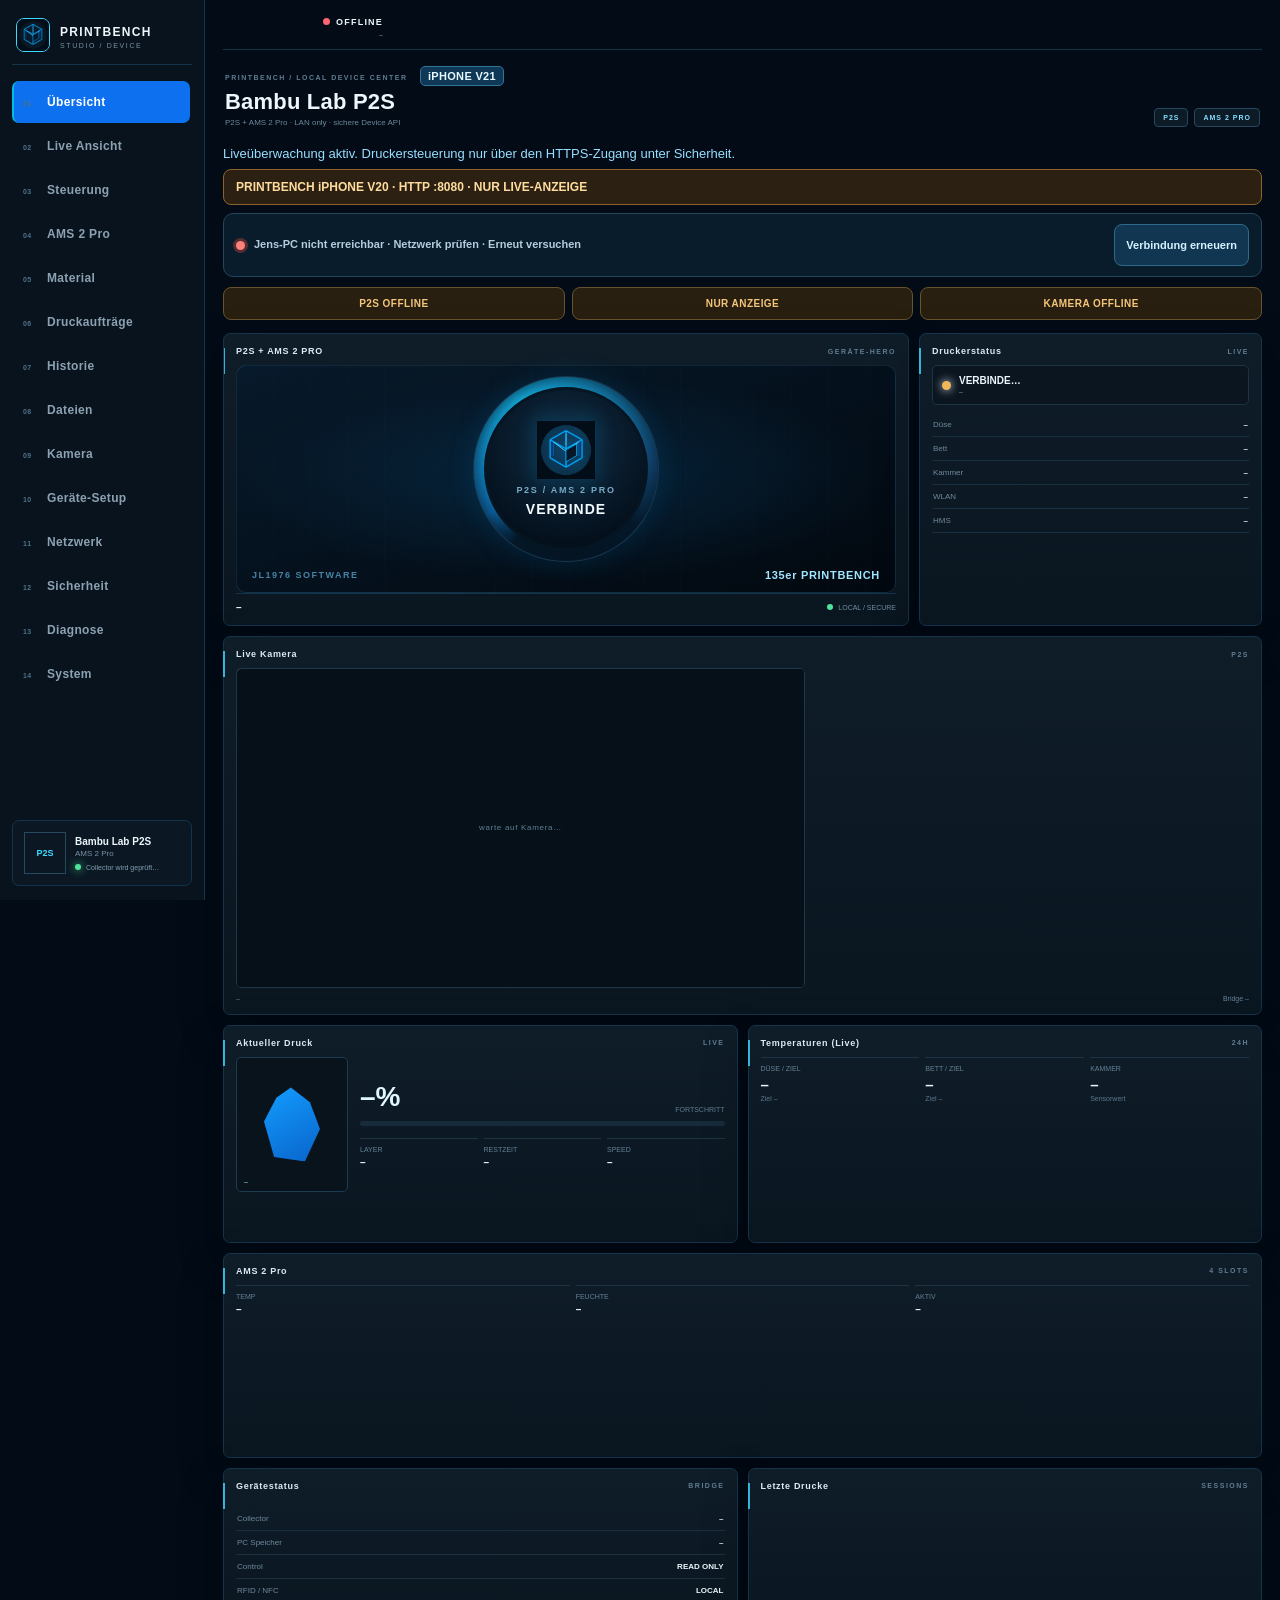
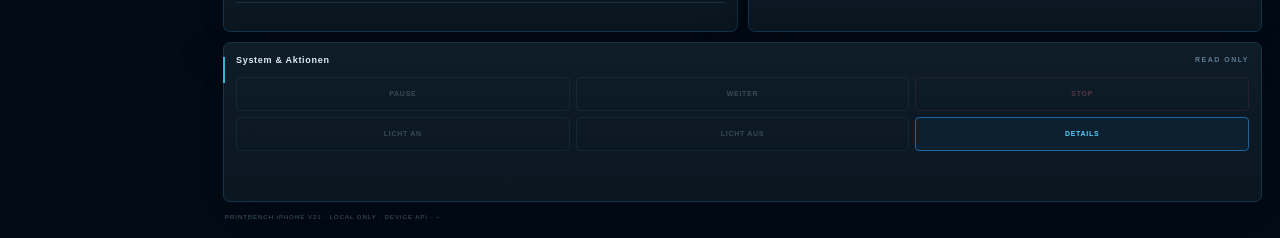
==== tools/printbench_collector/pi_ui/static/index.html @ 48a9678d "Add iPhone V21 unified LAN health and recovery panel" ====
<!doctype html>
<html lang="de">
<head>
  <meta charset="utf-8">
  <meta name="viewport" content="width=device-width,initial-scale=1,viewport-fit=cover">
  <title>PRINTBENCH | P2S</title>
<meta name="theme-color" content="#020b16">
<meta name="apple-mobile-web-app-capable" content="yes">
<meta name="apple-mobile-web-app-status-bar-style" content="black-translucent">
<meta name="apple-mobile-web-app-title" content="PRINTBENCH">
<link rel="manifest" href="manifest.webmanifest">
<link rel="apple-touch-icon" href="icons/icon-180.png">
<link rel="icon" href="icons/icon-192.png">
  <link rel="stylesheet" href="app.css?v=21">
</head>
<body>
<button id="mobileNavToggle" class="mobile-nav-toggle" type="button" aria-label="Navigation öffnen" aria-expanded="false">&#9776;</button>
<div id="navScrim" class="nav-scrim"></div>
<div class="app-shell">
  <aside class="sidebar">
    <div class="brand"><span class="brand-mark"><img src="icons/icon-192.png" alt="" width="32" height="32"></span><div><b>PRINTBENCH</b><small>STUDIO / DEVICE</small></div></div>
    <nav class="side-nav" aria-label="PRINTBENCH Navigation">
<button data-view="overview" class="active"><span>01</span>Übersicht</button>
<button data-view="live"><span>02</span>Live Ansicht</button>
<button data-view="control"><span>03</span>Steuerung</button>
<button data-view="ams"><span>04</span>AMS 2 Pro</button>
<button data-view="spools"><span>05</span>Material</button>
<button data-view="jobs"><span>06</span>Druckaufträge</button>
<button data-view="prints"><span>07</span>Historie</button>
<button data-view="files"><span>08</span>Dateien</button>
<button data-view="camera"><span>09</span>Kamera</button>
<button data-view="setup"><span>10</span>Geräte-Setup</button>
<button data-view="network"><span>11</span>Netzwerk</button>
<button data-view="security"><span>12</span>Sicherheit</button>
<button data-view="diagnostics"><span>13</span>Diagnose</button>
<button data-view="system"><span>14</span>System</button>
</nav>
    <div class="machine-card">
      <div class="machine-icon">P2S</div>
      <div><b>Bambu Lab P2S</b><small>AMS 2 Pro</small><em><i></i><span id="collectorSide">Collector wird geprüft…</span></em></div>
    </div>
  </aside>

  <main>
    <header class="topbar">

      <div class="headstat"><span id="onlineDot"></span><b id="onlineText">VERBINDE…</b><small id="age">–</small></div>
    </header>

    <section class="page-head">
      <div><small>PRINTBENCH / LOCAL DEVICE CENTER <span class="app-version">iPHONE V21</span></small><h1 id="pageTitle">Bambu Lab P2S</h1><p>P2S + AMS 2 Pro · LAN only · sichere Device API</p></div>
      <div class="page-actions"><span class="status-chip">P2S</span><span class="status-chip">AMS 2 PRO</span></div>
    </section>

    <div class="mobile-toolbar" aria-label="Schnellzugriff">
  <button type="button" data-view="jobs">Druckstatus</button>
  <button type="button" data-view="ams">AMS</button>
  <button type="button" data-view="diagnostics">Diagnose</button>
  <button type="button" id="refreshMobile">Aktualisieren</button>
</div>
<div id="mobileActionMessage" class="mobile-action-message" role="status" aria-live="polite"></div>
<div id="mobileCommandToast" class="mobile-command-toast" role="status" aria-live="polite" hidden>
  <span id="mobileCommandText"></span>
  <button id="dismissCommandToast" type="button" aria-label="Meldung schließen">×</button>
</div>
<div id="appAccessMode" class="app-access-mode">Verbindung wird geprüft…</div>
<div id="mobileHealthBar" class="mobile-health-bar" aria-live="polite">
  <div class="health-summary"><span class="health-led" id="mobileHealthLed"></span>
    <span id="mobileHealthText">PRINTBENCH-Verbindung wird aufgebaut…</span>
  </div>
  <button type="button" id="mobileHealthRetry">Verbindung erneuern</button>
</div>
<div class="mobile-connection-bar" aria-label="Verbindungsstatus">
 <span id="mobileDeviceSignal" class="mobile-signal">P2S VERBINDET</span>
 <span id="mobilePairingSignal" class="mobile-signal">NUR ANZEIGE</span>
 <span id="mobileCameraSignal" class="mobile-signal">KAMERA …</span>
</div>
<div class="view active" data-view-panel="overview">
      <section class="master-hero-grid">
        <article class="panel machine-hero">
          <div class="panel-title"><span>P2S + AMS 2 PRO</span><small>GERÄTE-HERO</small></div>
          <div class="machine-stage cockpit-machine" aria-label="PRINTBENCH P2S Statusanzeige">
            <div class="cockpit-machine-ring"><div class="cockpit-ring-core"><img src="icons/icon-192.png" alt="JL1976 PRINTBENCH Logo"><span>P2S / AMS 2 PRO</span><b id="cockpitState">VERBINDE</b></div></div>
            <div class="cockpit-machine-footer"><span>JL1976 SOFTWARE</span><strong>135er PRINTBENCH</strong></div>
          </div>
          <div class="hero-foot"><strong id="stateHero">–</strong><span><i></i>LOCAL / SECURE</span></div>
        </article>

        <article class="panel printer-status">
          <div class="panel-title"><span>Druckerstatus</span><small>LIVE</small></div>
          <div class="status-primary"><i id="printerStatusDot"></i><div><b id="printerStatusText">VERBINDE…</b><small id="printerStatusAge">–</small></div></div>
          <dl class="status-list">
            <div><dt>Düse</dt><dd id="nozzle">–</dd></div>
            <div><dt>Bett</dt><dd id="bed">–</dd></div>
            <div><dt>Kammer</dt><dd id="chamber">–</dd></div>
            <div><dt>WLAN</dt><dd id="wifi">–</dd></div>
            <div><dt>HMS</dt><dd id="hms">–</dd></div>
          </dl>
        </article>

        <article class="panel camera-panel">
          <div class="panel-title"><span>Live Kamera</span><small>P2S</small></div>
          <div class="camera-frame"><img id="cameraImage" alt="P2S Livebild"><div id="cameraOverlay" class="camera-overlay">warte auf Kamera…</div></div>
          <div class="camera-tools"><span id="cameraAge">–</span><span id="camera">Bridge –</span></div>
        </article>
      </section>

      <section class="master-mid-grid">
        <article class="panel current-print">
          <div class="panel-title"><span>Aktueller Druck</span><small>LIVE</small></div>
          <div class="print-body"><div class="print-preview"><div class="model-shape"></div><span id="state">–</span></div><div class="print-progress"><div class="progress-line"><strong id="progress">–%</strong><small>FORTSCHRITT</small></div><div class="bar"><i id="progressBar"></i></div><div class="metrics"><div><small>LAYER</small><b id="layer">–</b></div><div><small>RESTZEIT</small><b id="remain">–</b></div><div><small>SPEED</small><b id="speed">–</b></div></div></div></div>
        </article>

        <article class="panel therm">
          <div class="panel-title"><span>Temperaturen (Live)</span><small>24H</small></div>
          <div class="thermgrid"><div><small>DÜSE / ZIEL</small><b id="nozzleMini">–</b><em id="nozzleTarget">Ziel –</em></div><div><small>BETT / ZIEL</small><b id="bedMini">–</b><em id="bedTarget">Ziel –</em></div><div><small>KAMMER</small><b id="chamberMini">–</b><em>Sensorwert</em></div></div>
          <canvas id="chart"></canvas>
        </article>

        <article class="panel ams-card">
          <div class="panel-title"><span>AMS 2 Pro</span><small>4 SLOTS</small></div>
          <div class="amshead"><div><small>TEMP</small><b id="amsTemp">–</b></div><div><small>FEUCHTE</small><b id="amsHum">–</b></div><div><small>AKTIV</small><b id="amsActive">–</b></div></div>
          <div id="slots" class="slots"></div>
        </article>
      </section>

      <section class="master-bottom-grid">
        <article class="panel sys">
          <div class="panel-title"><span>Gerätestatus</span><small>BRIDGE</small></div>
          <dl><div><dt>Collector</dt><dd id="collector">–</dd></div><div><dt>PC Speicher</dt><dd id="piTemp">–</dd></div><div><dt>Control</dt><dd id="controlOverview">READ ONLY</dd></div><div><dt>RFID / NFC</dt><dd>LOCAL</dd></div></dl>
        </article>
        <article class="panel recent-print-panel">
          <div class="panel-title"><span>Letzte Drucke</span><small>SESSIONS</small></div>
          <div id="sessionsOverview" class="sessions-list compact"></div>
        </article>
        <article class="panel quick-actions">
          <div class="panel-title"><span>System & Aktionen</span><small id="quickControlStatus">READ ONLY</small></div>
          <div class="quick-grid"><button data-control="print.pause">PAUSE</button><button data-control="print.resume">WEITER</button><button data-control="print.stop" class="danger">STOP</button><button data-control="printer.light" data-mode="on">LICHT AN</button><button data-control="printer.light" data-mode="off">LICHT AUS</button><button data-view="control" class="accent">DETAILS</button></div>
        </article>
      </section>
    </div>

    <div class="view" data-view-panel="control">
      <section class="panel control-panel">
        <div class="control-head"><div><div class="panel-title"><span>Live Control</span><small>TRANSACTION ENGINE</small></div><b id="controlState">Steuerung wird geprüft</b></div><span id="controlResult" class="control-result">–</span></div>
        <p id="mobileControlNotice" class="control-notice" role="status">Steuerbefehle sind auf diesem HTTP-LAN-Zugang gesperrt. Für sichere Bedienung ist HTTPS plus Freigabe erforderlich. Drucküberwachung funktioniert bereits.</p>
        <div class="control-grid"><div class="control-group"><small>DRUCK</small><div class="control-row"><button data-control="print.pause">PAUSE</button><button data-control="print.resume">FORTSETZEN</button><button data-control="print.stop" class="danger">STOP</button></div></div><div class="control-group"><small>LICHT</small><div class="control-row"><button data-control="printer.light" data-mode="on">AN</button><button data-control="printer.light" data-mode="off">AUS</button></div></div><div class="control-group"><small>SPEED MODE</small><div class="control-row speed-row"><button data-control="printer.speed" data-level="1">SILENT</button><button data-control="printer.speed" data-level="2">STANDARD</button><button data-control="printer.speed" data-level="3">SPORT</button><button data-control="printer.speed" data-level="4">LUDICROUS</button></div></div></div>
        <div class="control-group airduct-controls">
  <small>P2S LUFTKANAL / AKTIVER MODUS: <strong id="airductCurrent">UNBEKANNT</strong></small>
  <div class="control-row">
    <button type="button" data-control="printer.airduct" data-mode="0">KÜHLEN / FRISCHLUFT</button>
    <button type="button" data-control="printer.airduct" data-mode="1">HEIZEN / FILTERN</button>
  </div>
  <p class="note">Manuelle P2S-Luftführung. Moduswechsel erst nach Bestätigung. Beim Drucken auf Material und Kammertemperatur achten.</p>
</div>
<div class="advanced-controls"><div class="control-group"><small>DÜSE °C</small><div class="control-row"><input id="nozzleSet" type="number" min="0" max="300" step="1" value="0"><button data-control="printer.nozzle_temp" data-input="nozzleSet">SETZEN</button></div></div><div class="control-group"><small>BETT °C</small><div class="control-row"><input id="bedSet" type="number" min="0" max="120" step="1" value="0"><button data-control="printer.bed_temp" data-input="bedSet">SETZEN</button></div></div><div class="control-group"><small>KAMMER °C</small><div class="control-row"><input id="chamberSet" type="number" min="0" max="60" step="1" value="0"><button data-control="printer.chamber_temp" data-input="chamberSet">SETZEN</button></div></div><div class="control-group"><small>LÜFTER 0–255</small><div class="control-row"><select id="fanIndex"><option value="0">PART</option><option value="1">AUX</option><option value="2">CHAMBER</option></select><input id="fanSpeed" type="number" min="0" max="255" step="1" value="0"><button data-control="printer.fan">SETZEN</button></div></div></div>
        <p class="note">Jeder Befehl läuft über Whitelist, Sequenzkorrelation, lokale Policy und Post-State-Prüfung. Kein Raw-MQTT/G-Code-Endpunkt.</p>
      </section>
    </div>

    <div class="view" data-view-panel="ams"><section class="panel"><div class="panel-title"><span>AMS 2 Pro · Live Slot Status</span><small>DRYING / RFID</small></div><div class="ams-dry"><div><small>TROCKNUNG</small><b id="dryState">–</b></div><div><small>IST / SOLL</small><b id="dryTemps">–</b></div><div><small>PROFIL</small><b id="dryProfile">–</b></div><div><small>ZEIT</small><b id="dryTime">–</b></div><button data-control="ams.stop_drying" class="warning">TROCKNUNG STOPPEN</button></div><div class="panel-title" style="margin-top:18px"><span>AMS 2 PRO TROCKNUNG</span><small>LOKAL / P2S</small></div>
<div class="mobile-material-form">
<label>Filament<select id="dryFilament"><option>PLA</option><option>PETG</option><option>ASA</option><option>ABS</option><option>TPU</option><option>PA</option><option>PC</option><option>PVA</option><option>OTHER</option></select></label>
<label>Temperatur (35–65 °C)<input id="dryTemperature" type="number" min="35" max="65" value="50" required></label>
<label>Dauer (Stunden)<input id="dryHours" type="number" min="1" max="24" value="8" required></label>
<label>Spule drehen<input id="dryRotate" type="checkbox" checked></label>
<div class="mobile-actions"><button type="button" data-control="ams.start_drying">TROCKNUNG STARTEN</button><button type="button" data-control="ams.stop_drying">STOPPEN</button></div>
</div>
<div class="control-group"><small>RFID / SPULE ERNEUT EINLESEN</small><div class="control-row"><select id="rfidSlot"><option value="0">SLOT 1</option><option value="1">SLOT 2</option><option value="2">SLOT 3</option><option value="3">SLOT 4</option></select><button type="button" data-control="ams.rfid_read">RFID EINLESEN</button></div></div>
<p class="note">AMS-Trocknung startet nicht während eines aktiven Drucks. Maximal 65 °C. Änderungen nur über die sichere iPhone-Kopplung.</p>
<div class="control-group section-gap">
<small>AMS-FILAMENT EINLEGEN / ENTLADEN</small>
<div class="control-row">
<select id="amsChangeSlot"><option value="0">SLOT 1</option><option value="1">SLOT 2</option><option value="2">SLOT 3</option><option value="3">SLOT 4</option></select>
<label class="ams-change-temp">Ziel °C<input id="amsChangeTemp" type="number" min="0" max="300" value="220"></label>
</div>
<div class="control-row">
<button type="button" data-control="ams.change_filament" data-load="true">FILAMENT LADEN</button>
<button type="button" data-control="ams.change_filament" data-load="false">ENTLADEN</button>
</div>
<p class="note">Nur bei gestopptem Druck und nach Bestätigung. Kein automatischer Filamentwechsel während eines Druckauftrags.</p>
</div>
<div id="slotsFull" class="slots full"></div></section><section class="panel section-gap"><div class="panel-title"><span>RFID Diagnose</span><small>REPORT-EBENE</small></div><div id="rfidRows" class="rfidrows"></div><p class="note">P2S/AMS-Reports sind teilweise transient. UIDs bleiben lokal verborgen.</p></section></div>

    <div class="view" data-view-panel="spools"><section class="panel"><div class="panel-title"><span>Offene Spulenverwaltung</span><small>LOCAL INVENTORY</small></div><div class="kpis four"><div><small>SPULEN</small><b id="spoolCount">0</b></div><div><small>AMS MATCHES</small><b id="matchCount">0</b></div><div><small>BEREIT</small><b id="proposalCount">0</b></div><div><small>BLOCKIERT</small><b id="blockedProposalCount">0</b></div></div><div class="mobile-actions"><button type="button" id="exportSpools">Spulen als CSV</button><button type="button" id="refreshSpools">Aktualisieren</button></div><div id="spoolRows" class="spoolrows"></div><div class="panel-title" style="margin-top:22px"><span>EIGENE MATERIALIEN</span><small>LOKAL SPEICHERN</small></div><form id="materialForm" class="mobile-material-form"><input type="hidden" name="id"><label>Bezeichnung<input required name="label" maxlength="90" placeholder="z. B. PETG Schwarz"></label><label>Hersteller<input name="vendor" maxlength="70" placeholder="Hersteller"></label><label>Material<select name="material"><option>PLA</option><option>PETG</option><option>ASA</option><option>ABS</option><option>TPU</option><option>PA</option><option>PC</option><option>PVA</option><option>OTHER</option></select></label><label>Farbe<input type="color" name="color" value="#111111"></label><label>Restmenge in Gramm<input type="number" min="0" max="100000" step="0.1" name="remaining_g" value="1000" required></label><label>Slicer-Profil<input name="profile" maxlength="120" placeholder="Orca-Filamentprofil"></label><label>Notiz<input name="note" maxlength="250"></label><div class="mobile-actions"><button type="submit">Material speichern</button><button type="reset">Neue Spule</button></div></form><p id="materialMessage" class="note"></p><div class="panel-title" style="margin-top:15px"><span>MATERIAL IM AMS ZUWEISEN</span><small>AM DRUCKER</small></div><div class="mobile-material-form"><label>AMS 2 Pro Slot<select id="materialAmsSlot"><option value="0">Slot 1</option><option value="1">Slot 2</option><option value="2">Slot 3</option><option value="3">Slot 4</option></select></label><label>Düsentemperatur min. °C<input type="number" id="materialNozzleMin" min="0" max="300" value="190"></label><label>Düsentemperatur max. °C<input type="number" id="materialNozzleMax" min="0" max="300" value="240"></label><div class="mobile-actions"><button type="button" data-control="ams.filament_setting">AUSGEWÄHLTES MATERIAL IM AMS SETZEN</button></div></div><p class="note">Bitte zuerst Material und Farbe im Formular wählen. Die AMS-Zuordnung wird nur beim bereiten, nicht druckenden P2S geändert und erfordert eine zusätzliche Bestätigung.</p><div id="localMaterialList" class="mobile-file-list"></div></section><section class="panel section-gap"><div class="panel-title"><span>Externe NFC / NTAG Beobachtungen</span><small>USB READER</small></div><div id="externalTagRows" class="rfidrows"></div></section></div>

    <div class="view" data-view-panel="prints"><section class="panel"><div class="panel-title"><span>Druckhistorie</span><small>SESSIONS</small></div><div class="mobile-actions"><button type="button" id="exportHistory">Historie als CSV</button><button type="button" id="refreshHistory">Neu laden</button></div><div id="sessions" class="sessions-list"></div></section></div>

    <div class="view" data-view-panel="live"><section class="panel"><div class="panel-title"><span>LIVE ANSICHT</span><small>LOCAL CAMERA</small></div><div class="mobile-camera"><img class="dedicated-camera" alt="P2S Kamera Livebild" loading="lazy">
 <div class="mobile-actions camera-actions"><button type="button" data-view="camera">Kamerasteuerung und Bild speichern</button></div><p class="mobile-camera-note">Die Kamera benötigt am P2S aktivierte LAN-Liveview. Ohne Videostream bleibt diese Ansicht deaktiviert.</p><button type="button" data-view="diagnostics" class="mobile-inline-action">Kamerastatus prüfen</button></div></section></div>
    <div class="view" data-view-panel="camera"><section class="panel"><div class="panel-title"><span>KAMERA</span><small>P2S / LAN</small></div><div class="mobile-camera"><img class="dedicated-camera" alt="P2S Kamerabild" loading="lazy">
 <div class="mobile-camera-status" id="cameraDetailStatus" aria-live="polite">Verbindung wird aufgebaut…</div>
 <div class="mobile-actions camera-actions">
  <button type="button" id="cameraRefresh">Livebild aktualisieren</button>
  <button type="button" id="cameraShare">Bild teilen / speichern</button>
  <button type="button" id="cameraFullscreen">Bild groß anzeigen</button>
<label class="camera-control-label">Aktualisierung
  <select id="cameraInterval"><option value="1000">1 s</option><option value="2000" selected>2 s</option><option value="5000">5 s</option></select>
</label>
<button type="button" id="cameraStreamMode">LIVE-VIDEO STARTEN</button>
<div class="camera-health-panel" aria-label="P2S Kamera-Verbindung">
 <div><small>RTSPS DEKODER</small><strong id="cameraDecoderStatus">VERBINDET</strong></div>
 <div><small>LETZTES BILD</small><strong id="cameraLastFrame">–</strong></div>
 <div><small>BILDFRAMES</small><strong id="cameraFrameCount">–</strong></div>
</div>
<div id="cameraStreamHint" class="camera-stream-hint" role="status">Einzelbild-Modus · stabiler Fallback</div>
<button type="button" id="cameraPause">Bild pausieren</button>
<div class="camera-zoom-row">
  <button type="button" id="cameraZoomOut" aria-label="Verkleinern">−</button>
  <span id="cameraZoomLevel">100 %</span>
  <button type="button" id="cameraZoomIn" aria-label="Vergrößern">+</button>
  <button type="button" id="cameraZoomReset">Zoom zurücksetzen</button>
</div>
 </div><p class="mobile-camera-note">Falls kein Kamerabild erscheint: LAN-Liveview in den P2S-Netzwerkeinstellungen aktivieren.</p><button type="button" data-view="diagnostics" class="mobile-inline-action">Diagnose öffnen</button><div class="control-group section-gap"><small>KAMERAFUNKTIONEN</small><div class="control-row"><button type="button" data-control="camera.recording" data-enabled="true">AUFNAHME AN</button><button type="button" data-control="camera.recording" data-enabled="false">AUFNAHME AUS</button></div><div class="control-row"><button type="button" data-control="camera.timelapse" data-enabled="true">ZEITRAFFER AN</button><button type="button" data-control="camera.timelapse" data-enabled="false">ZEITRAFFER AUS</button></div><div class="control-row"><select id="cameraResolution"><option value="1080p">1080p</option><option value="720p">720p</option></select><button type="button" data-control="camera.resolution">AUFLÖSUNG SETZEN</button></div></div></div></section></div>
    <div class="view" data-view-panel="jobs"><section class="panel"><div class="panel-title"><span>DRUCKAUFTRAG</span><small>LIVE</small></div><div class="kpis"><div><small>STATUS</small><b id="jobState">-</b></div><div><small>FORTSCHRITT</small><b id="jobProgress">-</b></div><div><small>RESTZEIT</small><b id="jobRemain">-</b></div></div><div class="mobile-actions"><button type="button" id="enableJobAlerts">Druck-Ende melden</button><button type="button" id="exportLive">Status als JSON speichern</button><button type="button" data-view="control">Steuerung ansehen</button></div><p class="note">Aktueller Druck vom P2S. Dateien lassen sich für spätere Verarbeitung am PC in die lokale Warteliste stellen. Kein automatischer Druckstart.</p><div class="panel-title" style="margin-top:22px"><span>LOKALE WARTELISTE</span><small>VORBEREITET</small></div><div class="mobile-actions"><button type="button" id="refreshQueue">Warteliste aktualisieren</button><button type="button" data-view="files">Druckdateien hinzufügen</button></div><p id="queueMessage" class="note">Druckaufträge werden erst nach Freigabe in der Windows-App gestartet.</p><div id="localQueueList" class="mobile-file-list"></div></section></div>
    <div class="view" data-view-panel="files"><section class="panel"><div class="panel-title"><span>DATEIEN</span><small>AUF DEM IPHONE</small></div><label class="mobile-file-label" for="mobileFile">3MF, STL oder G-Code auswählen</label><input id="mobileFile" type="file" accept=".3mf,.stl,.gcode,.gco,.bgcode"><div class="mobile-actions"><button type="button" id="uploadMobileFile">Datei sicher an PRINTBENCH übertragen</button><button type="button" id="refreshMobileFiles">PC-Dateien anzeigen</button></div><div id="mobileUploadList" class="mobile-file-list"></div><p id="fileInfo" class="note">Dateien vom iPhone sicher an Jens-PC übertragen. Drucken und Slicen erfolgen weiterhin im Windows-PRINTBENCH.</p></section></div>
    <div class="view" data-view-panel="setup"><section class="panel"><div class="panel-title"><span>GERÄTE-SETUP</span><small>LOCAL P2S</small></div><p id="setupStatus" class="note">Prüfe Druckerverbindung…</p>
<dl class="mobile-dl">
 <div><dt>LAN-Gerät</dt><dd>Bambu Lab P2S</dd></div>
 <div><dt>AMS</dt><dd>AMS 2 Pro / 4 Slots</dd></div>
 <div><dt>P2S Telemetrie</dt><dd id="setupTelemetryAge">–</dd></div>
 <div><dt>Kamera</dt><dd id="setupCameraStatus">–</dd></div>
</dl>
<div class="mobile-actions"><button type="button" data-view="network">Netzwerk anzeigen</button><button type="button" data-view="security">iPhone sicher koppeln</button></div>
<div class="control-group section-gap">
  <small>P2S GERÄTEDATEN / PANDA-BEFEHLE</small>
  <div class="mobile-actions">
    <button type="button" data-control="device.get_version">Geräteversion abfragen</button>
    <button type="button" data-control="device.refresh">P2S Status neu anfordern</button>
  </div>
  <p class="note">Nur lokale MQTT-Abfrage. Kein Druckstart, kein Neustart.</p>
</div><p class="note">Die Druckerregistrierung erfolgt in PRINTBENCH auf dem PC. Das iPhone verwendet den lokalen Collector, ohne Bambu-Cloud.</p></section></div>
    <div class="view" data-view-panel="network"><section class="panel"><div class="panel-title"><span>NETZWERK</span><small>LAN ONLY</small></div><dl class="mobile-dl"><div><dt>App-Adresse</dt><dd id="networkOrigin">-</dd></div><div><dt>Collector</dt><dd id="networkCollector">-</dd></div><div><dt>P2S WLAN</dt><dd id="networkWifi">-</dd></div></dl></section></div>
    <div class="view" data-view-panel="security"><section class="panel"><div class="panel-title"><span>SICHERHEIT</span><small>LOKALER ZUGRIFF</small></div><p id="securityTransport" class="note">Prüfe Verbindungssicherheit…</p><p><a id="secureAppLink" class="mobile-inline-action" href="#">PRINTBENCH mit HTTPS öffnen</a></p><p class="note">Einmalige iPhone-Einrichtung: <a href="/PRINTBENCH-Local-CA.cer" download="PRINTBENCH-Local-CA.cer">PRINTBENCH-Zertifikat laden</a>, auf dem iPhone installieren und unter Einstellungen → Allgemein → Info → Zertifikatsvertrauenseinstellungen aktivieren. Danach die HTTPS-Adresse öffnen.</p><label class="mobile-file-label" for="controlToken">Einmaliger 8-stelliger Kopplungscode vom Jens-PC</label><input id="controlToken" type="text" spellcheck="false" autocomplete="one-time-code" inputmode="numeric" maxlength="8" pattern="[0-9]{8}" placeholder="8-stelliger Kopplungscode"><div class="mobile-actions"><button type="button" id="applyControlToken">iPhone sicher koppeln</button><button type="button" id="clearControlToken">Zugriff sperren</button></div><p id="securityMessage" class="note">Verschlüsselter LAN-Zugang erforderlich. Klicke auf Jens-PC im Startmenü auf PRINTBENCH iPhone koppeln, um den Code anzuzeigen. Der Code ist einmalig und läuft nach 15 Minuten ab.</p></section></div>
    <div class="view" data-view-panel="diagnostics"><section class="panel"><div class="panel-title"><span>DIAGNOSE</span><small>P2S / COLLECTOR</small></div><p id="diagnosticStatus" class="note">Prüfe API…</p><button type="button" id="diagnosticRefresh">Diagnose neu laden</button><div class="mobile-actions"><button type="button" id="exportDiagnostics">Diagnosebericht speichern</button><button type="button" data-view="network">LAN-Verbindung anzeigen</button></div><div id="diagnosticCaps" class="caps"></div></section></div>
    <div class="view" data-view-panel="system"><section class="system-grid"><article class="panel sys"><div class="panel-title"><span>Jens-PC / Bridge</span><small>SYSTEM</small></div><dl><div><dt>Hostname</dt><dd id="hostName">–</dd></div><div><dt>Collector</dt><dd id="collector2">–</dd></div><div><dt>Reader Bridge</dt><dd id="readerBridge">–</dd></div><div><dt>Uptime</dt><dd id="uptime">–</dd></div><div><dt>Speicher frei</dt><dd id="disk">–</dd></div><div><dt>PC Speicher</dt><dd id="piTemp2">–</dd></div></dl></article><article class="panel"><div class="panel-title"><span>Capabilities / Safety</span><small>READ ONLY</small></div><div id="caps" class="caps"></div></article><article class="panel"><div class="panel-title"><span>Control Engine</span><small>POLICY</small></div><div id="controlCaps" class="caps"></div></article><article class="panel firmware-panel"><div class="panel-title"><span>P2S Firmware / Module</span><small>SANITIZED</small></div><div id="firmwareRows" class="firmware-rows"></div></article></section></div>

    <footer>PRINTBENCH iPHONE V21 · LOCAL ONLY · DEVICE API · <span id="updated">–</span></footer>
  </main>
</div>
<nav id="mobileDock" class="mobile-dock" aria-label="PRINTBENCH Schnellnavigation">
  <button type="button" data-view="overview" aria-label="Übersicht"><span class="dock-symbol">▦</span><span>Übersicht</span></button>
  <button type="button" data-view="camera" aria-label="Kamera"><span class="dock-symbol">◉</span><span>Kamera</span></button>
  <button type="button" data-view="control" aria-label="Steuerung"><span class="dock-symbol">◉</span><span>Steuerung</span></button>
  <button type="button" data-view="ams" aria-label="AMS 2 Pro"><span class="dock-symbol">▥</span><span>AMS</span></button>
  <button type="button" data-view="jobs" aria-label="Druckaufträge"><span class="dock-symbol">≡</span><span>Aufträge</span></button>
</nav>
<div id="mobileOfflineNotice" class="mobile-offline-notice" role="status" hidden>
  Keine Verbindung zu PRINTBENCH. Bitte WLAN und Jens-PC prüfen.
</div>
<script src="app.js?v=21"></script>
<script src="mobile-app.js?v=21"></script>
<script src="mobile-workspace.js?v=21"></script>
<script src="mobile-runtime.js?v=21"></script>
<script src="mobile-health.js?v=21"></script>
</body>
</html>
---- tools/printbench_collector/pi_ui/static/app.css ----
:root{
  --bg:#071019;--panel:#0c1722;--panel2:#101d29;--line:#213647;--line2:#2c465c;
  --muted:#7891a4;--text:#edf6fb;--cyan:#3ed9ff;--blue:#168cff;--ok:#4ee59b;
  --warn:#f1b85a;--bad:#ff5f72;--shadow:0 18px 45px rgba(0,0,0,.28)
}
*{box-sizing:border-box}html,body{margin:0;min-height:100%;background:var(--bg);color:var(--text);font-family:Segoe UI,Inter,Arial,sans-serif}body{background-image:linear-gradient(rgba(62,217,255,.018) 1px,transparent 1px),linear-gradient(90deg,rgba(62,217,255,.014) 1px,transparent 1px);background-size:30px 30px}.app-shell{display:grid;grid-template-columns:205px 1fr;min-height:100vh}.mobile-nav-toggle,.nav-scrim{display:none}
.sidebar{position:sticky;top:0;height:100vh;padding:14px 12px;background:#09131d;border-right:1px solid var(--line);display:flex;flex-direction:column;gap:16px;z-index:30}.brand{display:flex;align-items:center;gap:10px;padding:4px 4px 12px;border-bottom:1px solid var(--line)}.brand-mark{width:34px;height:34px;border:1px solid var(--cyan);border-radius:8px;display:grid;place-items:center;color:var(--cyan);font-size:12px;font-weight:800;box-shadow:inset 0 0 18px rgba(62,217,255,.08)}.brand b{font-size:12px;letter-spacing:1.3px}.brand small{display:block;margin-top:2px;font-size:7px;color:var(--muted);letter-spacing:1.6px}.side-nav{display:grid;gap:2px;overflow:auto;padding-right:2px}.side-nav button{border:0;border-left:2px solid transparent;background:transparent;color:#8ca2b2;text-align:left;padding:8px 9px;font:600 9px Segoe UI,Arial,sans-serif;letter-spacing:.35px;cursor:pointer;border-radius:0 5px 5px 0}.side-nav button span{display:inline-block;width:24px;color:#4f7189;font-size:7px}.side-nav button:hover,.side-nav button.active{color:#fff;background:#10202d;border-left-color:var(--cyan)}.machine-card{margin-top:auto;padding:11px;border:1px solid var(--line);background:#0b1823;display:grid;grid-template-columns:42px 1fr;gap:9px;align-items:center;border-radius:7px}.machine-icon{height:42px;border:1px solid #28485f;display:grid;place-items:center;color:var(--cyan);font-size:9px;font-weight:800}.machine-card b{display:block;font-size:10px}.machine-card small{display:block;margin-top:2px;color:var(--muted);font-size:8px}.machine-card em{display:flex;align-items:center;gap:5px;margin-top:6px;color:#82a0b4;font-size:7px;font-style:normal}.machine-card em i{width:6px;height:6px;border-radius:50%;background:var(--ok);box-shadow:0 0 8px var(--ok)}
main{min-width:0;padding:0 18px 18px;max-width:1700px;width:100%;margin:0 auto}.topbar{height:50px;border-bottom:1px solid var(--line);display:flex;justify-content:space-between;align-items:center;gap:16px}.top-nav{display:flex;gap:4px}.top-nav button{height:32px;padding:0 12px;border:1px solid transparent;background:transparent;color:#7890a3;font:700 8px Segoe UI,Arial,sans-serif;letter-spacing:.9px;cursor:pointer;border-radius:5px}.top-nav button:hover,.top-nav button.active{color:#dff7ff;border-color:#24465c;background:#0e1c28}.headstat{text-align:right;min-width:160px}.headstat>span{display:inline-block;width:7px;height:7px;border-radius:50%;background:var(--warn);margin-right:6px}.headstat b{font-size:9px;letter-spacing:1.2px}.headstat small{display:block;margin-top:2px;color:var(--muted);font-size:7px}.page-head{display:flex;justify-content:space-between;align-items:flex-end;gap:18px;padding:16px 2px 14px}.page-head small,.panel-title small{font-size:7px;color:#5f7d92;letter-spacing:1.5px;font-weight:700}.page-head h1{margin:3px 0 0;font-size:22px;letter-spacing:.2px}.page-head p{margin:3px 0 0;color:#6f899c;font-size:8px}.page-actions{display:flex;gap:6px}.status-chip{padding:5px 8px;border:1px solid #23475f;background:#0d1b27;color:#84dfff;font-size:7px;font-weight:700;letter-spacing:1px;border-radius:4px}.view{display:none}.view.active{display:block}.panel{position:relative;min-width:0;background:linear-gradient(180deg,#0f1d29,#0a1620);border:1px solid var(--line);border-radius:7px;padding:12px;box-shadow:var(--shadow)}.panel:before{content:"";position:absolute;left:-1px;top:14px;height:26px;border-left:2px solid var(--cyan);opacity:.8}.panel-title{display:flex;justify-content:space-between;align-items:center;gap:12px;margin-bottom:9px}.panel-title span{font-size:9px;font-weight:800;letter-spacing:.7px;color:#dcebf3}
.master-hero-grid{display:grid;grid-template-columns:1.75fr .72fr 1fr;gap:10px}.machine-hero{min-height:265px;overflow:hidden}.machine-stage{height:205px;position:relative;display:flex;align-items:flex-end;justify-content:center;isolation:isolate}.machine-glow{position:absolute;z-index:-1;width:65%;height:65%;bottom:8%;border-radius:50%;background:radial-gradient(circle,rgba(22,140,255,.23),rgba(62,217,255,.05) 45%,transparent 72%);filter:blur(8px)}.printer-render{position:relative;width:168px;height:150px;border:2px solid #355873;border-radius:8px 8px 4px 4px;background:linear-gradient(135deg,#152b3a,#09131c);box-shadow:0 18px 30px rgba(0,0,0,.45),inset 0 0 25px rgba(62,217,255,.03)}.printer-top{position:absolute;left:17px;right:17px;top:16px;height:8px;border:1px solid #2e566f;background:#132b3a}.printer-door{position:absolute;left:16px;right:16px;top:33px;bottom:20px;border:1px solid #2a4e65;background:linear-gradient(135deg,rgba(20,70,95,.42),rgba(4,12,17,.88));overflow:hidden}.printer-door:before{content:"";position:absolute;left:17px;right:17px;top:28px;height:3px;background:#53cbff;box-shadow:0 0 10px rgba(62,217,255,.7)}.printer-door i{position:absolute;left:50%;top:31px;width:7px;height:22px;background:#7fe2ff;transform:translateX(-50%);box-shadow:0 0 12px rgba(62,217,255,.55)}.printer-door b{position:absolute;left:30%;right:30%;bottom:17px;height:5px;background:#19394b}.printer-door em{position:absolute;left:26px;bottom:26px;width:86px;height:40px;border-left:1px solid rgba(62,217,255,.35);border-bottom:1px solid rgba(62,217,255,.35);transform:skewX(-18deg);opacity:.6}.printer-base{position:absolute;left:13px;right:13px;bottom:7px;height:7px;border:1px solid #294a5f;background:#102331}.ams-render{position:absolute;z-index:2;top:5px;left:50%;transform:translateX(-50%);width:196px;height:54px;border:2px solid #365c74;border-radius:12px 12px 5px 5px;background:linear-gradient(180deg,#142a39,#0b1822);display:flex;align-items:center;justify-content:space-evenly;padding:4px 9px;box-shadow:0 10px 22px rgba(0,0,0,.35)}.ams-render .spool{width:36px;height:36px;border-radius:50%;border:5px solid #203e52;box-shadow:inset 0 0 0 4px #081219}.ams-render .s1{border-color:#13a6db}.ams-render .s2{border-color:#ff823d}.ams-render .s3{border-color:#1d2530}.ams-render .s4{border-color:#5085f0}.hero-foot{display:flex;justify-content:space-between;align-items:center;border-top:1px solid var(--line);padding-top:8px}.hero-foot strong{font-size:10px}.hero-foot span{color:#7691a5;font-size:7px}.hero-foot i{display:inline-block;width:6px;height:6px;border-radius:50%;background:var(--ok);margin-right:5px}.printer-status{min-height:265px}.status-primary{display:flex;align-items:center;gap:8px;padding:9px;background:#0a1520;border:1px solid #1c3344;border-radius:5px}.status-primary>i{width:9px;height:9px;border-radius:50%;background:var(--warn);box-shadow:0 0 10px currentColor}.status-primary b{display:block;font-size:10px}.status-primary small{display:block;color:var(--muted);font-size:7px;margin-top:2px}.status-list{margin:8px 0 0}.status-list div,.sys dl div,.caps div{display:flex;justify-content:space-between;gap:10px;padding:7px 1px;border-bottom:1px solid #1a3041;font-size:8px}.status-list dt,.sys dt,.caps span{color:#6f899c}.status-list dd,.sys dd{margin:0;font-weight:700}.camera-panel{min-height:265px}.camera-frame{position:relative;aspect-ratio:16/9;background:#04090d;border:1px solid #1f3748;border-radius:5px;overflow:hidden}.camera-frame img{width:100%;height:100%;object-fit:cover;display:block}.camera-overlay{position:absolute;inset:0;display:grid;place-items:center;color:#607f94;font-size:8px;letter-spacing:.7px;background:#061019}.camera-tools{display:flex;justify-content:space-between;gap:8px;margin-top:7px;color:#66869a;font-size:7px}
.master-mid-grid{display:grid;grid-template-columns:1.05fr 1.2fr 1.22fr;gap:10px;margin-top:10px}.current-print,.therm,.ams-card{min-height:205px}.print-body{display:grid;grid-template-columns:112px 1fr;gap:12px;align-items:center}.print-preview{height:135px;border:1px solid #1e3b4f;background:#08131c;position:relative;display:grid;place-items:center;border-radius:5px;overflow:hidden}.model-shape{width:56px;height:74px;background:linear-gradient(150deg,#139dff,#0964cb);clip-path:polygon(48% 0,82% 20%,100% 56%,73% 100%,18% 94%,0 46%,22% 14%);filter:drop-shadow(0 0 12px rgba(22,140,255,.55))}.print-preview span{position:absolute;left:7px;bottom:6px;font-size:7px;color:#8ddfff}.progress-line{display:flex;justify-content:space-between;align-items:end}.progress-line strong{font-size:28px;color:#dff7ff}.progress-line small{font-size:7px;color:#5f7c90}.bar{height:5px;background:#172b3b;margin:8px 0 12px;overflow:hidden;border-radius:4px}.bar i{display:block;height:100%;width:0;background:linear-gradient(90deg,#1288ff,var(--cyan))}.metrics,.thermgrid,.amshead,.kpis{display:grid;grid-template-columns:repeat(3,1fr);gap:6px}.metrics div,.thermgrid div,.amshead div,.kpis div{padding-top:7px;border-top:1px solid #1d3445}.metrics small,.thermgrid small,.amshead small,.kpis small{display:block;color:#638196;font-size:7px}.metrics b,.amshead b,.kpis b{display:block;margin-top:4px;font-size:10px}.thermgrid b{display:block;margin-top:4px;font-size:15px}.thermgrid em{display:block;margin-top:2px;font-style:normal;color:#5c788c;font-size:7px}canvas{display:block;width:100%;height:122px;margin-top:6px}.slots{display:grid;grid-template-columns:repeat(4,1fr);gap:6px}.slot{min-width:0;border:1px solid #1c3446;background:#08141d;padding:7px;border-radius:5px}.slot.active{border-color:#2db7e8;box-shadow:inset 0 0 0 1px rgba(62,217,255,.12)}.slot .n{font-size:6px;color:#5f7e93}.slot .swatch{height:6px;margin:6px 0;border-radius:2px}.slot b{display:block;font-size:8px;white-space:nowrap;overflow:hidden;text-overflow:ellipsis}.slot small,.slot em{display:block;margin-top:2px;color:#647f92;font-size:6px;font-style:normal}.amshead{margin-bottom:8px}
.master-bottom-grid{display:grid;grid-template-columns:.82fr 1.35fr .9fr;gap:10px;margin-top:10px}.master-bottom-grid>.panel{min-height:160px}.sessions-list{margin-top:5px}.session{display:grid;grid-template-columns:1.25fr .7fr 1fr .55fr .55fr .55fr;gap:8px;padding:7px 0;border-bottom:1px solid #193142;font-size:7px}.session span{color:#718da0}.sessions-list.compact .session{grid-template-columns:1fr .65fr .9fr}.sessions-list.compact .session span:nth-child(n+4){display:none}.quick-grid{display:grid;grid-template-columns:repeat(3,1fr);gap:6px;margin-top:12px}.quick-grid button,.control-row button,.ams-dry button{min-height:34px;border:1px solid #29475c;background:#0d1c27;color:#a8c3d3;font:700 7px Segoe UI,Arial,sans-serif;letter-spacing:.7px;border-radius:4px;cursor:pointer}.quick-grid button:hover:not(:disabled),.control-row button:hover:not(:disabled){border-color:#32c8f4;color:#fff}.quick-grid button:disabled,.control-row button:disabled,.ams-dry button:disabled{opacity:.28;cursor:not-allowed}.quick-grid .danger,.control-row .danger{border-color:#5a2d38;color:#ff7f8f}.quick-grid .accent{border-color:#1e65a0;color:#56cfff;background:#0b2030}
.system-grid{display:grid;grid-template-columns:repeat(2,1fr);gap:10px}.section-gap{margin-top:10px}.caps{margin-top:6px}.caps b.yes{color:var(--ok)}.caps b.no{color:#60788a}.firmware-row,.rfidrow,.spool{display:grid;align-items:center;gap:8px;padding:7px 0;border-bottom:1px solid #193142;font-size:7px}.firmware-row{grid-template-columns:.7fr 1fr 1fr}.firmware-row strong{text-align:right}.rfidrow{grid-template-columns:32px 1fr auto}.rfidrow span,.spool span{color:#718da0}.tag{font-style:normal;border:1px solid #294458;padding:2px 5px}.tag.ok{color:var(--ok)}.spool{grid-template-columns:10px 1fr 1.5fr .6fr .8fr}.spool>i{width:8px;height:8px;border:1px solid #4f6575}.kpis.four{grid-template-columns:repeat(4,1fr);margin:8px 0}.kpis b{font-size:15px;color:var(--cyan)}.note,.empty{color:#617e91;font-size:7px}.control-panel{min-height:300px}.control-head{display:flex;justify-content:space-between;align-items:center;gap:12px}.control-head b{font-size:10px}.control-result{font-size:7px;color:#7893a6}.control-result.ok{color:var(--ok)}.control-result.bad{color:var(--bad)}.control-result.busy{color:var(--warn)}.control-grid{display:grid;grid-template-columns:1fr .65fr 1.45fr;gap:10px;margin-top:14px}.advanced-controls{display:grid;grid-template-columns:repeat(4,1fr);gap:10px;margin-top:10px;padding-top:10px;border-top:1px solid var(--line)}.control-group>small{display:block;margin-bottom:6px;color:#607f94;font-size:7px}.control-row{display:flex;gap:5px}.control-row button{padding:0 9px}.control-row input,.control-row select{min-width:0;width:100%;height:34px;border:1px solid #29475c;background:#08141d;color:#dcecf5;padding:0 7px;font-size:8px;border-radius:4px}.speed-row button{flex:1}.ams-dry{display:grid;grid-template-columns:repeat(4,1fr) auto;gap:8px;align-items:end;padding:10px;border:1px solid #1d3546;background:#08141d;border-radius:5px}.ams-dry small{display:block;color:#628095;font-size:7px}.ams-dry b{display:block;margin-top:4px;font-size:9px}.ams-dry button{padding:0 10px;color:#ffd079;border-color:#624d2f}footer{padding:12px 2px 0;color:#4f6a7c;font-size:6px;letter-spacing:1px}
@media(max-width:1280px){.master-hero-grid{grid-template-columns:1.4fr .7fr}.camera-panel{grid-column:1/-1}.camera-frame{max-height:320px}.master-mid-grid{grid-template-columns:1fr 1fr}.ams-card{grid-column:1/-1}.master-bottom-grid{grid-template-columns:1fr 1fr}.quick-actions{grid-column:1/-1}}
@media(max-width:980px){body{overflow-x:hidden}.mobile-nav-toggle{display:grid;place-items:center;position:fixed;z-index:80;left:12px;top:10px;width:40px;height:40px;border:1px solid #29485c;background:#091620;color:var(--cyan);font-size:20px;border-radius:6px}.nav-scrim{display:block;position:fixed;z-index:65;inset:0;background:rgba(0,0,0,.64);opacity:0;pointer-events:none;transition:.2s}.nav-open .nav-scrim{opacity:1;pointer-events:auto}.app-shell{display:block}.sidebar{position:fixed;z-index:70;left:0;top:0;bottom:0;width:min(310px,86vw);height:100dvh;transform:translateX(-103%);transition:transform .2s;padding-top:62px}.nav-open .sidebar{transform:translateX(0)}main{padding:0 10px 14px}.topbar{padding-left:52px}.top-nav{overflow-x:auto;max-width:68vw}.top-nav button{white-space:nowrap;padding:0 8px}.page-head{padding-top:12px}.master-hero-grid,.master-mid-grid,.master-bottom-grid,.system-grid{grid-template-columns:1fr}.camera-panel,.ams-card,.quick-actions{grid-column:auto}.machine-hero{order:0}.printer-status{order:1}.camera-panel{order:2}.slots{grid-template-columns:repeat(2,1fr)}.control-grid,.advanced-controls{grid-template-columns:1fr 1fr}.control-grid .control-group:last-child{grid-column:1/-1}.session{grid-template-columns:1.3fr .7fr 1fr}.session span:nth-child(n+4){display:none}.spool{grid-template-columns:10px 1fr 1fr}.spool span:nth-child(n+4){display:none}}
@media(max-width:560px){.top-nav{display:none}.topbar{justify-content:flex-end;height:52px}.headstat{min-width:0}.page-head{align-items:flex-start}.page-head h1{font-size:18px}.page-actions{display:none}.master-hero-grid,.master-mid-grid,.master-bottom-grid{gap:8px}.panel{padding:10px}.machine-stage{height:190px}.printer-render{width:154px;height:140px}.ams-render{width:182px}.print-body{grid-template-columns:88px 1fr}.print-preview{height:120px}.progress-line strong{font-size:24px}.slots{grid-template-columns:1fr 1fr}.control-grid,.advanced-controls{grid-template-columns:1fr}.control-grid .control-group:last-child{grid-column:auto}.control-row button{min-height:42px}.control-row input,.control-row select{height:42px}.speed-row{display:grid;grid-template-columns:1fr 1fr}.ams-dry{grid-template-columns:1fr 1fr}.ams-dry button{grid-column:1/-1}.quick-grid button{min-height:42px}.status-list div,.sys dl div{padding:8px 1px}}


/* Mobile FINAL MASTER: a single menu, generous touch targets, safe-area support. */
:root{--bg:#020b16;--panel:#061421;--panel2:#061d32;--blue:#0d70ee;--line:#14344c}
body{background:#020b16}
.top-nav{display:none!important}
.brand-mark{overflow:hidden;padding:0}
.brand-mark img{display:block;width:100%;height:100%;object-fit:contain}
.side-nav button{min-height:42px;font-size:12px;border-radius:7px}
.side-nav button.active{background:#0d70ee;border-left-color:#00bce6}
.mobile-camera{position:relative;min-height:220px;background:#000;border-radius:7px;overflow:hidden}
.dedicated-camera{display:block;width:100%;height:auto;aspect-ratio:16/9;object-fit:contain}
.mobile-camera-note{padding:10px 12px;font-size:12px;color:#8ba6bc}
.mobile-file-label{display:block;color:#a9c4d9;font-size:12px;margin:12px 0 8px}
#mobileFile,#controlToken{max-width:100%;width:100%;border:1px solid #29526b;border-radius:7px;background:#071a29;color:#f1f8fc;padding:12px;min-height:44px}
.mobile-actions{display:flex;gap:8px;margin:12px 0}
.mobile-actions button,#diagnosticRefresh{min-height:44px;flex:1;border-radius:8px;border:1px solid #2b5778;background:#0d2b46;color:#e4f3ff;padding:10px;font-weight:700}
.mobile-dl div{display:flex;justify-content:space-between;gap:16px;padding:13px 0;border-bottom:1px solid #1a3448;font-size:13px}
.mobile-dl dt{color:#7d9bb2}.mobile-dl dd{margin:0;font-weight:700;word-break:break-all}
@media(max-width:980px){
 main{padding:0 12px calc(22px + env(safe-area-inset-bottom))}
 .topbar{padding-left:52px}
 .sidebar{padding-top:calc(62px + env(safe-area-inset-top));width:min(310px,88vw)}
 .mobile-nav-toggle{top:calc(10px + env(safe-area-inset-top));width:44px;height:44px}
 .page-head h1{font-size:24px}
 .page-head p,.note,.empty{font-size:12px}
 .panel-title span{font-size:12px}
 .panel-title small{font-size:10px}
 .kpis small,.metrics small,.thermgrid small,.amshead small{font-size:11px}
 .kpis b,.metrics b,.thermgrid b,.amshead b{font-size:17px}
 .control-row button,.quick-grid button{font-size:12px}
 .slot b{font-size:12px}.slot small,.slot em{font-size:10px}
 .topbar{height:62px}
}


/* iPhone usability: real status first, no giant decorative machine before data. */
.mobile-toolbar{display:none}
.mobile-action-message{min-height:0;color:#98dfff;font-size:13px;margin-top:5px}
.control-notice{padding:13px 14px;border:1px solid #6a512c;border-radius:8px;background:#211b13;color:#f4d9a7;font-size:13px;line-height:1.5}
.mobile-inline-action{min-height:44px;padding:10px 13px;border:1px solid #285776;border-radius:8px;background:#0b304f;color:#d6f2ff;font-weight:700}
button:focus-visible,input:focus-visible{outline:2px solid #39caff;outline-offset:3px}
@media(max-width:980px){
  .mobile-toolbar{display:grid;grid-template-columns:repeat(2,minmax(0,1fr));gap:8px;margin:0 0 12px}
  .mobile-toolbar button{min-height:44px;border:1px solid #204e72;background:#09243d;color:#def5ff;border-radius:8px;font-size:13px;font-weight:700}
  .view.active[data-view-panel="overview"]{display:flex;flex-direction:column;gap:10px}
  .view.active[data-view-panel="overview"]>.master-hero-grid,
  .view.active[data-view-panel="overview"]>.master-mid-grid,
  .view.active[data-view-panel="overview"]>.master-bottom-grid{display:contents}
  .view.active[data-view-panel="overview"] .current-print{order:1}
  .view.active[data-view-panel="overview"] .printer-status{order:2}
  .view.active[data-view-panel="overview"] .ams-card{order:3}
  .view.active[data-view-panel="overview"] .therm{order:4}
  .view.active[data-view-panel="overview"] .camera-panel{order:5}
  .view.active[data-view-panel="overview"] .quick-actions{order:6}
  .view.active[data-view-panel="overview"] .sys{order:7}
  .view.active[data-view-panel="overview"] .recent-print-panel{order:8}
  .view.active[data-view-panel="overview"] .machine-hero{order:9}
  .view.active[data-view-panel="overview"]>.master-mid-grid .current-print{margin-top:0}
  .page-head{padding-bottom:10px}
  .page-head small,.panel-title small{font-size:10px}
  .page-head p{font-size:12px}
  .panel,.control-panel{min-height:0}
  .status-list div,.sys dl div{font-size:12px}
  .session,.spool,.firmware-row,.rfidrow{font-size:11px}
  .note,.empty{font-size:12px;line-height:1.5}
  .control-grid,.advanced-controls{gap:14px}
  .mobile-actions button{min-height:44px}
  .mobile-actions{flex-wrap:wrap}
  .mobile-actions button{min-width:130px}
  .machine-stage{height:160px}
  .machine-hero{min-height:0}
  .headstat b{font-size:11px}
}
@media(max-width:560px){
  .master-hero-grid,.master-mid-grid,.master-bottom-grid{margin-top:0}
  .panel-title{gap:8px}
  .panel-title span{font-size:13px}
  .page-head h1{font-size:22px}
  .print-body{grid-template-columns:88px minmax(0,1fr)}
  .progress-line strong{font-size:28px}
  .slot .n,.slot small,.slot em{font-size:10px}
  .kpis b{font-size:17px}
  .control-row button{min-height:44px}
  .mobile-actions{display:grid;grid-template-columns:1fr}
}



.mobile-file-list{margin-top:14px;border-top:1px solid #244860;color:#cce9fa;font-size:13px}
.mobile-upload-row{display:flex;justify-content:space-between;gap:12px;align-items:center;padding:12px 4px;border-bottom:1px solid #193a50}
.mobile-upload-row strong{min-width:0;overflow-wrap:anywhere;font-size:12px}
.mobile-upload-row span{color:#91b4c9;flex-shrink:0}
#uploadMobileFile:disabled{opacity:.45;cursor:wait}

.mobile-material-form{display:grid;grid-template-columns:repeat(2,minmax(0,1fr));gap:12px;padding:12px 0}
.mobile-material-form label{font-size:12px;color:#a7c6dd;display:flex;flex-direction:column;gap:6px}
.mobile-material-form input,.mobile-material-form select{width:100%;min-width:0;min-height:44px;border:1px solid #24516f;background:#081f33;color:#e8f6ff;border-radius:7px;padding:8px}
.mobile-material-form .mobile-actions{grid-column:1/-1}
.mobile-file-list .mobile-inline-actions{display:flex;flex-wrap:wrap;gap:6px}
.mobile-file-list .mobile-inline-action{font-size:12px;min-height:38px;padding:8px}
.mobile-file-list .mobile-upload-row{flex-wrap:wrap}
.mobile-file-list .mobile-small{font-size:11px;color:#95b7ca;margin-top:3px}
.material-swatch{font-size:18px}
@media(max-width:650px){.mobile-material-form{grid-template-columns:1fr}.mobile-upload-row{flex-wrap:wrap}.mobile-inline-actions{width:100%}.mobile-inline-actions button{flex:1}}

#secureAppLink{display:inline-flex;align-items:center;justify-content:center;margin:8px 0 14px;text-decoration:none;min-height:44px}
.mobile-control-ready{background:#0b2c22;border-color:#247b57;color:#ccffe9}

.ams-change-temp{display:flex;align-items:center;gap:8px;color:#9fc1d8;font-size:12px}
.ams-change-temp input{min-width:72px;width:88px;min-height:44px;background:#091d31;color:#e9f6ff;border:1px solid #2c5573;border-radius:8px;padding:8px}

/* Mobile FINAL MASTER command feedback and camera */
.mobile-connection-bar{display:grid;grid-template-columns:repeat(3,minmax(0,1fr));gap:7px;margin:9px 0 13px}
.mobile-signal{display:block;padding:10px 5px;border:1px solid #21435d;border-radius:8px;background:#0a1d31;color:#8fafc7;font-size:10px;text-align:center;font-weight:750;letter-spacing:.045em;min-width:0;overflow:hidden;text-overflow:ellipsis}
.mobile-signal.connected{color:#81f1c1;border-color:#247b57;background:#09271f}
.mobile-signal.warning{color:#f5c57a;border-color:#69532e;background:#291f11}
.mobile-command-toast{position:fixed;z-index:1300;left:50%;bottom:calc(16px + env(safe-area-inset-bottom));width:min(92vw,560px);transform:translateX(-50%);padding:15px 15px 15px 17px;border:1px solid #36789f;border-left:4px solid #00a8df;border-radius:9px;box-shadow:0 12px 36px rgba(0,0,0,.7);background:#061b2d;color:#f5fbff;display:flex;align-items:center;gap:15px;font-size:13px;font-weight:650}
.mobile-command-toast[hidden]{display:none}
.mobile-command-toast.success{border-left-color:#3ed99d}
.mobile-command-toast.error{border-left-color:#ee7a69}
.mobile-command-toast span{flex:1;min-width:0;overflow-wrap:anywhere}
.mobile-command-toast button{flex-shrink:0;min-height:44px;min-width:44px;border:1px solid #28506c;border-radius:8px;background:#0d3450;color:#edf9ff;font-size:20px}
.mobile-camera{padding-bottom:6px}
.camera-actions{margin:10px}
.mobile-camera-status{color:#a8d6ee;padding:10px 12px;font-size:12px;font-weight:600}
.dedicated-camera{background:#000}
@media (max-width:650px){.mobile-connection-bar{gap:5px}.mobile-signal{font-size:9px;padding:10px 3px}.camera-actions{display:grid;grid-template-columns:1fr}}

/* iPhone dock: FINAL MASTER palette, no duplicate header navigation. */
.mobile-dock{display:none}
.mobile-offline-notice{position:fixed;top:calc(12px + env(safe-area-inset-top));left:50%;transform:translateX(-50%);width:min(92vw,480px);background:#48261b;color:#ffe9d6;border:1px solid #ce704c;box-shadow:0 6px 26px rgba(0,0,0,.55);padding:13px 18px;border-radius:9px;font-size:12px;font-weight:650;z-index:1400;text-align:center}
.mobile-offline-notice[hidden]{display:none}
@media(max-width:980px){
  .mobile-dock{display:grid;grid-template-columns:repeat(5,minmax(0,1fr));position:fixed;z-index:700;bottom:0;left:0;right:0;background:#061526;border-top:1px solid #25506e;padding:8px 6px calc(9px + env(safe-area-inset-bottom));box-shadow:0 -6px 24px rgba(0,0,0,.55)}
  .mobile-dock button{min-width:0;min-height:54px;border:1px solid transparent;border-radius:8px;background:transparent;color:#87acc4;display:flex;align-items:center;justify-content:center;flex-direction:column;gap:4px;font-size:10px;font-weight:700;padding:4px 2px}
  .mobile-dock button.active{color:#d8f7ff;background:#0b3354;border-color:#1a668d}
  .mobile-dock .dock-symbol{font-size:20px;font-weight:800;line-height:1}
  body main{padding-bottom:calc(115px + env(safe-area-inset-bottom))}
  .mobile-command-toast{bottom:calc(93px + env(safe-area-inset-bottom))}
  .side-nav button{min-height:48px}
  .sidebar{padding-bottom:calc(110px + env(safe-area-inset-bottom))}
}

.app-version{display:inline-block;margin-left:9px;border:1px solid #33749b;border-radius:5px;background:#0e3855;color:#e7f8ff;font-size:11px;font-weight:800;padding:3px 7px;letter-spacing:.03em}
.app-access-mode{border:1px solid #206d59;background:#0a2a26;color:#aaf7d0;border-radius:8px;padding:10px 12px;font-size:12px;font-weight:700;margin:8px 0}
.app-access-mode.read-only{background:#2b2011;border-color:#8c642a;color:#ffdc9e}

.dedicated-camera[hidden]{display:none!important}

.camera-control-label{display:flex;align-items:center;gap:8px;font-size:12px;color:#bddbef}
.camera-control-label select{background:#09283f;color:#f0f9ff;border:1px solid #2c617e;border-radius:8px;min-height:44px;padding:7px}
.camera-zoom-row{display:flex;align-items:center;justify-content:center;gap:8px;flex-wrap:wrap}
.camera-zoom-row button{min-height:44px;min-width:44px;padding:8px;background:#103a58;color:#f0f9ff;border:1px solid #29617d;border-radius:8px}
.camera-zoom-row span{font-weight:700;color:#cfecff;min-width:55px;text-align:center}
.mobile-camera{overflow:hidden}
.dedicated-camera{object-fit:contain;transition:transform 120ms ease}


/* PRINTBENCH mobile cockpit, derived from the project's FINAL MASTER visual language.
   Only visual treatments: data bindings and original navigation remain intact. */
:root {
 --pb-night:#030914;
 --pb-depth:#061322;
 --pb-surface:#0b1b2b;
 --pb-edge:#1b3954;
 --pb-glow:#00c9fd;
 --pb-blue:#168df9;
 --pb-white:#eaf7ff;
 --pb-secondary:#88a8bd;
}
.cockpit-machine{min-height:228px;display:flex;flex-direction:column;justify-content:center;align-items:center;gap:8px;
 background:radial-gradient(ellipse 65% 60% at 50% 50%,rgba(10,104,166,.22),transparent 76%),
 repeating-linear-gradient(90deg,transparent 0,transparent 36px,rgba(71,195,238,.024) 37px),
 linear-gradient(160deg,#071a2b,#02080f);
 border:1px solid rgba(68,163,202,.18);border-radius:10px}
.cockpit-machine-ring{width:184px;height:184px;border-radius:50%;padding:10px;
 background:conic-gradient(from 215deg,transparent 0deg,#0f74bd 25deg,#16caff 110deg,#155083 230deg,transparent 275deg);
 box-shadow:0 0 0 1px #19374e,0 0 28px rgba(13,137,214,.17),inset 0 0 24px #06192b}
.cockpit-ring-core{height:100%;width:100%;border-radius:50%;background:radial-gradient(circle at 50% 35%,#112d45,#04101c 75%);
 border:3px solid #061522;display:flex;flex-direction:column;align-items:center;justify-content:center;gap:6px}
.cockpit-ring-core img{width:58px;height:58px;object-fit:contain;filter:drop-shadow(0 0 10px #03a6e35c)}
.cockpit-ring-core span{font-size:9px;font-weight:800;letter-spacing:1.7px;color:#7baac4}
.cockpit-ring-core b{font-size:14px;letter-spacing:1px;color:#f3fbff}
.cockpit-machine-footer{width:100%;display:flex;justify-content:space-between;align-items:center;padding:0 15px}
.cockpit-machine-footer span{font-size:9px;letter-spacing:1.5px;color:#4783a5;font-weight:800}
.cockpit-machine-footer strong{font-size:11px;color:#a2e6ff;letter-spacing:.7px}
@media(max-width:980px){
 html,body{background:#020914!important;color:var(--pb-white)}
 body{background-image:none!important}
 main{padding-left:12px!important;padding-right:12px!important}
 .topbar{height:64px!important;border-bottom:1px solid #162d43!important;background:linear-gradient(180deg,#061627,#030d18)}
 .page-head{padding:16px 2px 15px!important;margin-bottom:6px}
 .page-head h1{font-size:30px!important;line-height:1.12;font-weight:790;letter-spacing:-.7px}
 .page-head>div>small{font-size:10px!important;color:#6eaad0!important;letter-spacing:1px}
 .page-head p{font-size:12px!important;color:#7292aa!important;margin-top:8px}
 .headstat{background:#0b2337;border:1px solid #225071;padding:9px 12px;border-radius:10px}
 .headstat b{font-size:11px!important;color:#b8eaff}
 .headstat small{font-size:10px!important}
 .app-version{background:#072a45;border:1px solid #1a85bc;color:#a3ebff;padding:4px 8px;font-weight:800}
 .app-access-mode{background:#061d2e;border:1px solid #164b6a;border-radius:6px;color:#9dc9dd;font-size:10px;letter-spacing:.45px;padding:8px 11px;margin:4px 0 10px}
 .app-access-mode.read-only{color:#f2c783;border-color:#74572c;background:#241b10}
 .mobile-toolbar{display:none!important}
 .mobile-connection-bar{margin:3px 0 17px!important;gap:8px}
 .mobile-signal{border-radius:6px!important;background:#071a2b!important;min-height:41px;display:flex;align-items:center;justify-content:center;font-size:10px!important}
 .mobile-signal.connected{background:#0a2a24!important;border-color:#286f56!important}
 .mobile-signal.warning{background:#291c12!important;border-color:#68502c!important}
 .view.active[data-view-panel="overview"]{gap:14px!important}
 .view.active[data-view-panel="overview"] .current-print{order:0!important}
 .view.active[data-view-panel="overview"] .camera-panel{order:1!important}
 .view.active[data-view-panel="overview"] .therm{order:2!important}
 .view.active[data-view-panel="overview"] .ams-card{order:3!important}
 .view.active[data-view-panel="overview"] .printer-status{order:4!important}
 .view.active[data-view-panel="overview"] .machine-hero{order:5!important}
 .view.active[data-view-panel="overview"] .quick-actions{order:6!important}
 .panel{background:linear-gradient(145deg,#0c2133 0%,#071523 62%,#06111d 100%)!important;
  border:1px solid #1c3b53!important;border-radius:12px!important;padding:17px!important;
  box-shadow:0 8px 30px rgba(0,0,0,.22),inset 0 1px 0 rgba(130,203,244,.035)!important}
 .panel:before{border-left:0!important;left:16px!important;right:16px;top:0!important;width:auto;height:1px!important;
  background:linear-gradient(90deg,transparent,#177fb4,transparent);opacity:.65}
 .panel-title{margin-bottom:16px!important;align-items:baseline}
 .panel-title span{font-size:14px!important;letter-spacing:.45px!important;text-transform:uppercase}
 .panel-title small{font-size:10px!important;letter-spacing:1.25px!important;color:#558cad!important}
 .print-body{grid-template-columns:112px minmax(0,1fr)!important;gap:18px!important}
 .print-preview{height:142px!important;border-color:#1d5475!important;border-radius:9px!important}
 .progress-line strong{font-size:46px!important;line-height:1;color:#e8faff;letter-spacing:-1px}
 .bar{height:9px!important;border-radius:9px!important;margin:16px 0!important;background:#10283b}
 .bar i{background:linear-gradient(90deg,#1363d8,#13b5ed,#7bedff)!important;box-shadow:0 0 16px #2caff780}
 .metrics{gap:10px}
 .metrics div{padding-top:10px!important;border-color:#1d3d54!important}
 .metrics small{font-size:9px!important;letter-spacing:.7px;color:#7099b1!important}
 .metrics b{font-size:14px!important}
 .camera-frame{border-radius:9px!important;border:1px solid #1a4b66!important}
 .camera-frame img{object-fit:contain!important}
 .camera-tools{font-size:11px!important;color:#84aec7!important;margin-top:10px}
 .thermgrid{grid-template-columns:repeat(3,minmax(0,1fr));gap:12px}
 .thermgrid div{background:#071b2b;border:1px solid #1b4057;border-radius:9px;padding:12px!important}
 .thermgrid b{font-size:22px!important;color:#e7faff}
 .thermgrid small{font-size:9px!important;color:#719bb3!important}
 .thermgrid em{font-size:10px!important}
 .slots{grid-template-columns:repeat(2,minmax(0,1fr))!important;gap:10px!important}
 .slot{border-radius:9px!important;padding:12px!important;background:#071b2b!important;border-color:#20445e!important}
 .slot.active{box-shadow:inset 0 0 0 1px #198fc1,0 0 16px #00b2f51c!important}
 .slot .swatch{height:12px!important;border-radius:4px}
 .slot b{font-size:14px!important}.slot small,.slot em{font-size:11px!important}
 .status-primary{background:#061925!important;border-radius:9px!important;padding:13px!important}
 .status-primary b{font-size:15px!important}
 .status-primary small{font-size:10px!important}
 .status-list div,.sys dl div{font-size:13px!important;padding:12px 1px!important}
 .status-list dd,.sys dd{color:#d8efff}
 .mobile-dock{background:linear-gradient(180deg,#071d30,#020c18)!important;border-top:1px solid #1a5273!important;
  padding:10px 8px calc(12px + env(safe-area-inset-bottom))!important}
 .mobile-dock button{border-radius:9px!important;font-size:10px!important;min-height:56px}
 .mobile-dock button.active{background:#0b3555!important;border-color:#247bac!important;color:#e9f9ff!important}
 .mobile-dock .dock-symbol{font-size:23px}
 .mobile-actions button,.control-row button,.quick-grid button,.mobile-inline-action,
 #diagnosticRefresh{background:linear-gradient(180deg,#104063,#092640)!important;border:1px solid #245a7c!important;
  border-radius:9px!important;color:#d7f2ff!important;font-size:12px!important;font-weight:750!important;
  min-height:48px!important;letter-spacing:.2px;touch-action:manipulation}
 button:disabled{opacity:.4!important;filter:saturate(.5)}
 .mobile-material-form{gap:14px!important}
 .mobile-material-form label{font-size:12px!important;color:#8fb9d0}
 .mobile-material-form input,.mobile-material-form select,
 .control-row input,.control-row select{border:1px solid #24526e!important;background:#06192a!important;
  color:#eaf7ff!important;border-radius:8px!important;font-size:14px!important;min-height:46px!important}
 .mobile-file-list{border-top:1px solid #24475c}
 .mobile-upload-row{background:#081e30;margin:7px 0;padding:13px!important;border:1px solid #1d455f!important;border-radius:9px}
 .control-group{background:linear-gradient(145deg,#0b2335,#081927);border:1px solid #1a3c55;padding:13px;border-radius:9px}
 .control-group>small{font-size:10px!important;color:#8ec2db!important;letter-spacing:.7px;margin-bottom:12px!important}
 .control-grid,.advanced-controls{gap:12px!important}
 .control-notice{font-size:12px!important;line-height:1.5!important}
 .mobile-dl dt{color:#8eb0c5}
 .mobile-dl dd{color:#e5f6ff}
 .note,.empty{font-size:12px!important;line-height:1.55!important;color:#8fabbb!important}
 .sidebar{background:#061625;border-right:1px solid #235071}
 .side-nav{gap:5px}
 .side-nav button{font-size:13px!important;padding:12px!important;border-radius:8px!important}
 .side-nav button.active{background:linear-gradient(90deg,#0d6fb4,#083d68)!important;border-color:#26bcf2!important}
}
@media(max-width:420px){
 .page-head h1{font-size:27px!important}
 .print-body{grid-template-columns:96px minmax(0,1fr)!important;gap:12px!important}
 .print-preview{height:130px!important}
 .progress-line strong{font-size:40px!important}
 .panel{padding:14px!important}
 .thermgrid b{font-size:19px!important}
 .mobile-dock button{font-size:9px!important}
}

.camera-stream-hint{min-height:24px;color:#9fd6f0;font-size:12px;padding:8px 4px;letter-spacing:.2px}
#cameraStreamMode{background:linear-gradient(180deg,#075987,#073653)!important;border-color:#2199c2!important;color:#e4f9ff!important}
.dedicated-camera[data-printbench-stream="1"]{transform:none!important;object-fit:contain;min-height:170px}

.camera-health-panel{display:grid;grid-template-columns:repeat(3,minmax(0,1fr));gap:8px;margin:12px 0}
.camera-health-panel>div{padding:11px 8px;background:#081a2b;border:1px solid #24516e;border-radius:9px;display:flex;flex-direction:column;gap:6px;text-align:center}
.camera-health-panel small{font-size:9px;letter-spacing:.75px;color:#83aabe;font-weight:750}
.camera-health-panel strong{font-size:13px;color:#f2ba8c}
.camera-health-panel strong.camera-health-ok{color:#79e3ad}
@media(max-width:420px){.camera-health-panel{gap:5px}.camera-health-panel>div{padding:9px 4px}.camera-health-panel small{font-size:8px}}

.mobile-health-bar{display:flex;align-items:center;justify-content:space-between;gap:12px;background:#091c2c;border:1px solid #24465d;border-radius:10px;padding:10px 12px;margin:8px 0 10px}
.mobile-health-bar .health-summary{display:flex;align-items:center;gap:9px;min-width:0;flex:1}
.mobile-health-bar .health-led{width:9px;height:9px;border-radius:50%;flex-shrink:0;background:#7194a8;box-shadow:0 0 0 3px #264057}
.mobile-health-bar .health-led[data-status="ok"]{background:#54dc9b;box-shadow:0 0 0 3px #124b3b}
.mobile-health-bar .health-led[data-status="warn"]{background:#e9bb6d;box-shadow:0 0 0 3px #60411d}
.mobile-health-bar .health-led[data-status="error"]{background:#ff817c;box-shadow:0 0 0 3px #562c30}
.mobile-health-bar #mobileHealthText{font-size:11px;font-weight:700;line-height:1.45;color:#b4cddd;overflow-wrap:anywhere}
.mobile-health-bar button{min-height:42px;border:1px solid #2f698a;background:#103652;color:#d6f1ff;border-radius:8px;padding:7px 11px;font-size:11px;font-weight:800;flex-shrink:0}
.mobile-health-bar button:disabled{opacity:.4}
@media(max-width:420px){.mobile-health-bar{align-items:stretch;flex-direction:column}.mobile-health-bar button{width:100%}}
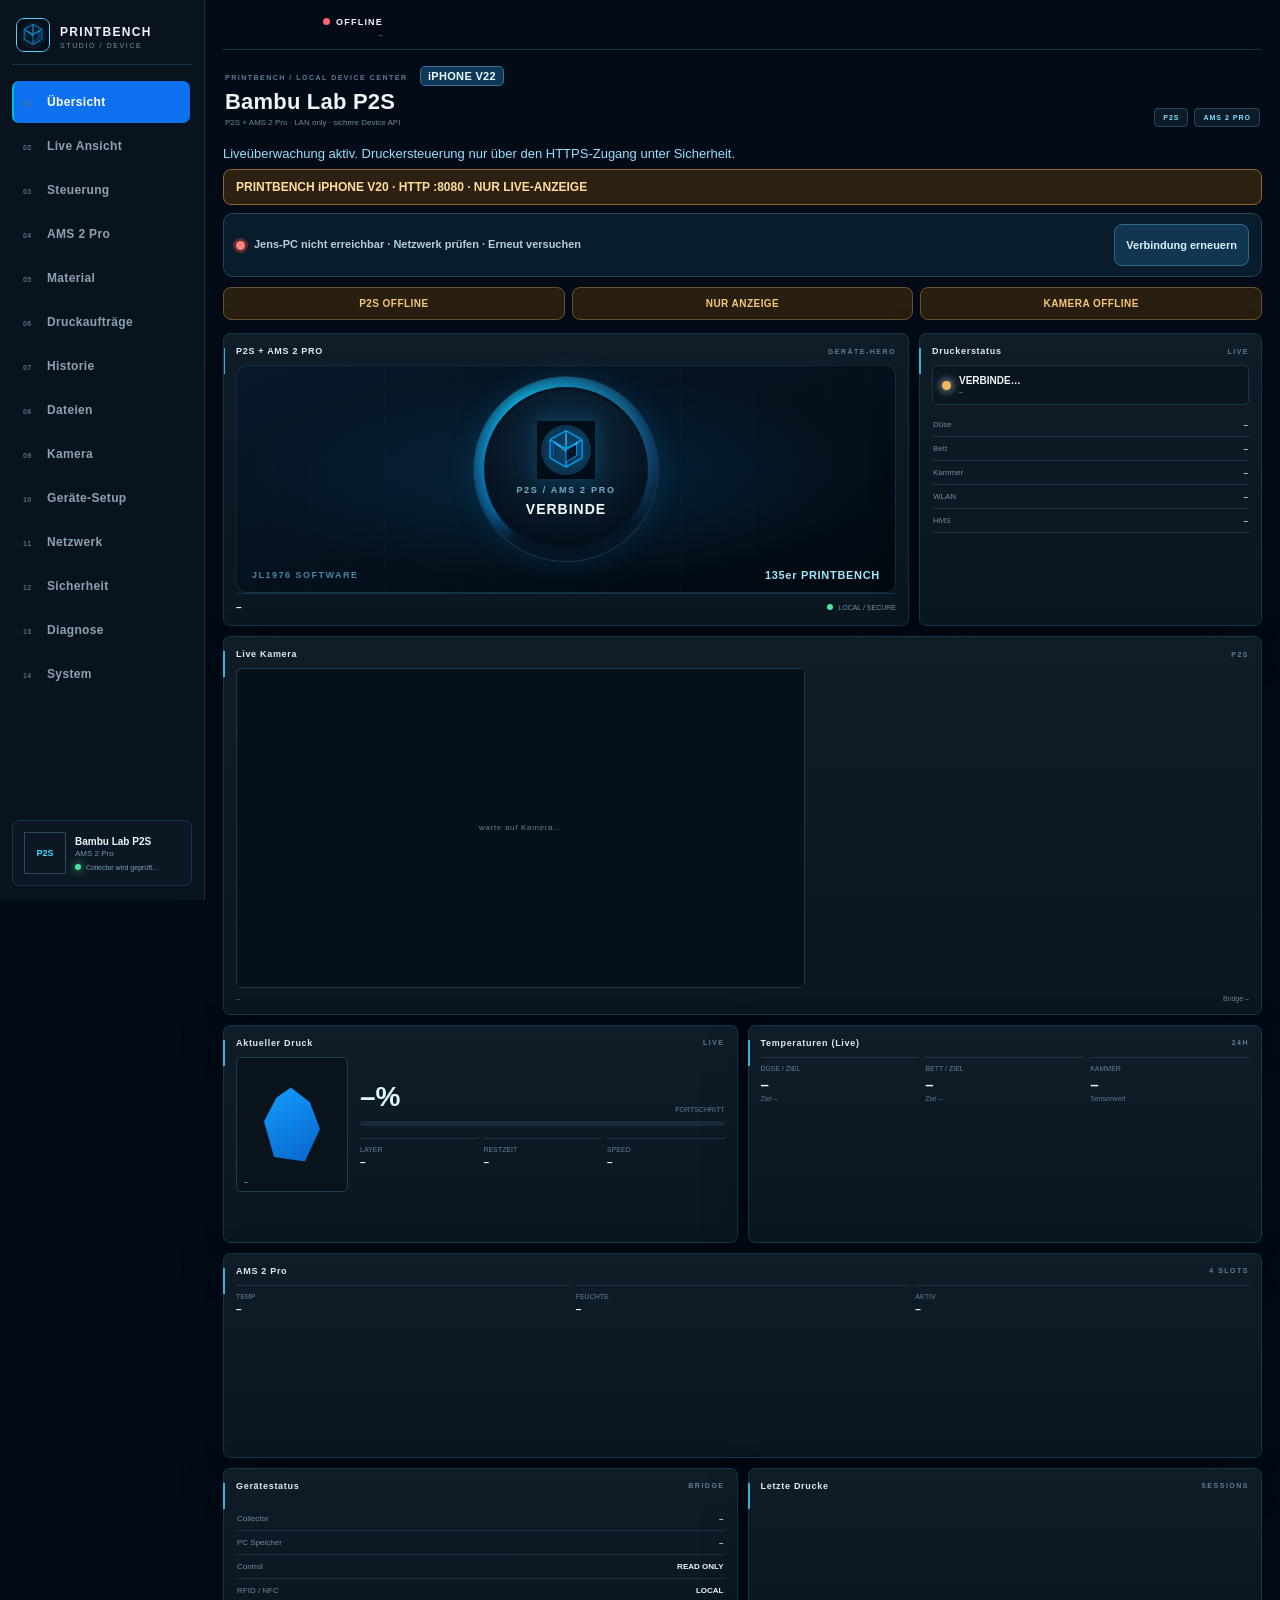
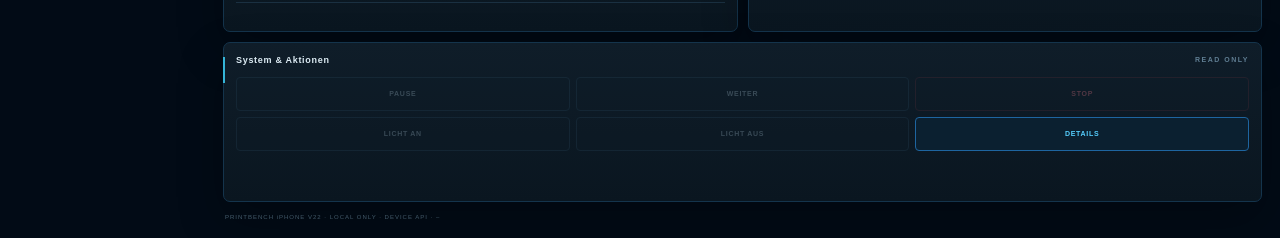
==== commit b8da65a5: "Deliver iPhone V22 file upload progress cancel and queue workflow" ====
--- a/tools/printbench_collector/pi_ui/static/index.html
+++ b/tools/printbench_collector/pi_ui/static/index.html
@@ -11,7 +11,7 @@
 <link rel="manifest" href="manifest.webmanifest">
 <link rel="apple-touch-icon" href="icons/icon-180.png">
 <link rel="icon" href="icons/icon-192.png">
-  <link rel="stylesheet" href="app.css?v=21">
+  <link rel="stylesheet" href="app.css?v=22">
 </head>
 <body>
 <button id="mobileNavToggle" class="mobile-nav-toggle" type="button" aria-label="Navigation öffnen" aria-expanded="false">&#9776;</button>
@@ -48,7 +48,7 @@
     </header>
 
     <section class="page-head">
-      <div><small>PRINTBENCH / LOCAL DEVICE CENTER <span class="app-version">iPHONE V21</span></small><h1 id="pageTitle">Bambu Lab P2S</h1><p>P2S + AMS 2 Pro · LAN only · sichere Device API</p></div>
+      <div><small>PRINTBENCH / LOCAL DEVICE CENTER <span class="app-version">iPHONE V22</span></small><h1 id="pageTitle">Bambu Lab P2S</h1><p>P2S + AMS 2 Pro · LAN only · sichere Device API</p></div>
       <div class="page-actions"><span class="status-chip">P2S</span><span class="status-chip">AMS 2 PRO</span></div>
     </section>
 
@@ -213,7 +213,17 @@
 </div>
  </div><p class="mobile-camera-note">Falls kein Kamerabild erscheint: LAN-Liveview in den P2S-Netzwerkeinstellungen aktivieren.</p><button type="button" data-view="diagnostics" class="mobile-inline-action">Diagnose öffnen</button><div class="control-group section-gap"><small>KAMERAFUNKTIONEN</small><div class="control-row"><button type="button" data-control="camera.recording" data-enabled="true">AUFNAHME AN</button><button type="button" data-control="camera.recording" data-enabled="false">AUFNAHME AUS</button></div><div class="control-row"><button type="button" data-control="camera.timelapse" data-enabled="true">ZEITRAFFER AN</button><button type="button" data-control="camera.timelapse" data-enabled="false">ZEITRAFFER AUS</button></div><div class="control-row"><select id="cameraResolution"><option value="1080p">1080p</option><option value="720p">720p</option></select><button type="button" data-control="camera.resolution">AUFLÖSUNG SETZEN</button></div></div></div></section></div>
     <div class="view" data-view-panel="jobs"><section class="panel"><div class="panel-title"><span>DRUCKAUFTRAG</span><small>LIVE</small></div><div class="kpis"><div><small>STATUS</small><b id="jobState">-</b></div><div><small>FORTSCHRITT</small><b id="jobProgress">-</b></div><div><small>RESTZEIT</small><b id="jobRemain">-</b></div></div><div class="mobile-actions"><button type="button" id="enableJobAlerts">Druck-Ende melden</button><button type="button" id="exportLive">Status als JSON speichern</button><button type="button" data-view="control">Steuerung ansehen</button></div><p class="note">Aktueller Druck vom P2S. Dateien lassen sich für spätere Verarbeitung am PC in die lokale Warteliste stellen. Kein automatischer Druckstart.</p><div class="panel-title" style="margin-top:22px"><span>LOKALE WARTELISTE</span><small>VORBEREITET</small></div><div class="mobile-actions"><button type="button" id="refreshQueue">Warteliste aktualisieren</button><button type="button" data-view="files">Druckdateien hinzufügen</button></div><p id="queueMessage" class="note">Druckaufträge werden erst nach Freigabe in der Windows-App gestartet.</p><div id="localQueueList" class="mobile-file-list"></div></section></div>
-    <div class="view" data-view-panel="files"><section class="panel"><div class="panel-title"><span>DATEIEN</span><small>AUF DEM IPHONE</small></div><label class="mobile-file-label" for="mobileFile">3MF, STL oder G-Code auswählen</label><input id="mobileFile" type="file" accept=".3mf,.stl,.gcode,.gco,.bgcode"><div class="mobile-actions"><button type="button" id="uploadMobileFile">Datei sicher an PRINTBENCH übertragen</button><button type="button" id="refreshMobileFiles">PC-Dateien anzeigen</button></div><div id="mobileUploadList" class="mobile-file-list"></div><p id="fileInfo" class="note">Dateien vom iPhone sicher an Jens-PC übertragen. Drucken und Slicen erfolgen weiterhin im Windows-PRINTBENCH.</p></section></div>
+    <div class="view" data-view-panel="files"><section class="panel"><div class="panel-title"><span>DATEIEN</span><small>AUF DEM IPHONE</small></div><label class="mobile-file-label" for="mobileFile">3MF, STL oder G-Code auswählen</label><input id="mobileFile" type="file" accept=".3mf,.stl,.gcode,.gco,.bgcode"><div class="mobile-actions"><button type="button" id="uploadMobileFile">Datei sicher an PRINTBENCH übertragen</button><button type="button" id="cancelMobileUpload" disabled>Abbrechen</button><button type="button" id="refreshMobileFiles">PC-Dateien anzeigen</button></div><div class="mobile-upload-progress" id="mobileUploadProgress" hidden role="group" aria-label="Dateiübertragung">
+  <div class="mobile-upload-progress-head"><span id="mobileUploadState">Übertragung wird vorbereitet</span><strong id="mobileUploadPercent">0 %</strong></div>
+  <progress id="mobileUploadBar" value="0" max="100" aria-label="Übertragungsfortschritt"></progress>
+</div>
+<label class="mobile-queue-option"><input type="checkbox" id="queueAfterUpload" checked> Datei nach erfolgreichem Upload in Druckwarteliste aufnehmen (kein Druckstart)</label>
+<div class="mobile-file-toolbar">
+  <label for="mobileFileFilter">Dateien filtern</label>
+  <input type="search" id="mobileFileFilter" placeholder="Dateinamen durchsuchen" autocomplete="off">
+  <span id="mobileFileCount">0 Dateien</span>
+</div>
+<div id="mobileUploadList" class="mobile-file-list"></div><p id="fileInfo" class="note">Dateien vom iPhone sicher an Jens-PC übertragen. Drucken und Slicen erfolgen weiterhin im Windows-PRINTBENCH.</p></section></div>
     <div class="view" data-view-panel="setup"><section class="panel"><div class="panel-title"><span>GERÄTE-SETUP</span><small>LOCAL P2S</small></div><p id="setupStatus" class="note">Prüfe Druckerverbindung…</p>
 <dl class="mobile-dl">
  <div><dt>LAN-Gerät</dt><dd>Bambu Lab P2S</dd></div>
@@ -235,7 +245,7 @@
     <div class="view" data-view-panel="diagnostics"><section class="panel"><div class="panel-title"><span>DIAGNOSE</span><small>P2S / COLLECTOR</small></div><p id="diagnosticStatus" class="note">Prüfe API…</p><button type="button" id="diagnosticRefresh">Diagnose neu laden</button><div class="mobile-actions"><button type="button" id="exportDiagnostics">Diagnosebericht speichern</button><button type="button" data-view="network">LAN-Verbindung anzeigen</button></div><div id="diagnosticCaps" class="caps"></div></section></div>
     <div class="view" data-view-panel="system"><section class="system-grid"><article class="panel sys"><div class="panel-title"><span>Jens-PC / Bridge</span><small>SYSTEM</small></div><dl><div><dt>Hostname</dt><dd id="hostName">–</dd></div><div><dt>Collector</dt><dd id="collector2">–</dd></div><div><dt>Reader Bridge</dt><dd id="readerBridge">–</dd></div><div><dt>Uptime</dt><dd id="uptime">–</dd></div><div><dt>Speicher frei</dt><dd id="disk">–</dd></div><div><dt>PC Speicher</dt><dd id="piTemp2">–</dd></div></dl></article><article class="panel"><div class="panel-title"><span>Capabilities / Safety</span><small>READ ONLY</small></div><div id="caps" class="caps"></div></article><article class="panel"><div class="panel-title"><span>Control Engine</span><small>POLICY</small></div><div id="controlCaps" class="caps"></div></article><article class="panel firmware-panel"><div class="panel-title"><span>P2S Firmware / Module</span><small>SANITIZED</small></div><div id="firmwareRows" class="firmware-rows"></div></article></section></div>
 
-    <footer>PRINTBENCH iPHONE V21 · LOCAL ONLY · DEVICE API · <span id="updated">–</span></footer>
+    <footer>PRINTBENCH iPHONE V22 · LOCAL ONLY · DEVICE API · <span id="updated">–</span></footer>
   </main>
 </div>
 <nav id="mobileDock" class="mobile-dock" aria-label="PRINTBENCH Schnellnavigation">
@@ -248,10 +258,10 @@
 <div id="mobileOfflineNotice" class="mobile-offline-notice" role="status" hidden>
   Keine Verbindung zu PRINTBENCH. Bitte WLAN und Jens-PC prüfen.
 </div>
-<script src="app.js?v=21"></script>
-<script src="mobile-app.js?v=21"></script>
-<script src="mobile-workspace.js?v=21"></script>
-<script src="mobile-runtime.js?v=21"></script>
-<script src="mobile-health.js?v=21"></script>
+<script src="app.js?v=22"></script>
+<script src="mobile-app.js?v=22"></script>
+<script src="mobile-workspace.js?v=22"></script>
+<script src="mobile-runtime.js?v=22"></script>
+<script src="mobile-health.js?v=22"></script>
 </body>
 </html>
--- a/tools/printbench_collector/pi_ui/static/app.css
+++ b/tools/printbench_collector/pi_ui/static/app.css
@@ -323,3 +323,23 @@
 .mobile-health-bar button{min-height:42px;border:1px solid #2f698a;background:#103652;color:#d6f1ff;border-radius:8px;padding:7px 11px;font-size:11px;font-weight:800;flex-shrink:0}
 .mobile-health-bar button:disabled{opacity:.4}
 @media(max-width:420px){.mobile-health-bar{align-items:stretch;flex-direction:column}.mobile-health-bar button{width:100%}}
+
+
+/* V22 actual iPhone file transfer state, not a simulated progress bar */
+.mobile-upload-progress{padding:14px;border:1px solid #246184;background:linear-gradient(145deg,#0a263c,#071827);border-radius:10px;margin:15px 0}
+.mobile-upload-progress[hidden]{display:none}
+.mobile-upload-progress-head{display:flex;align-items:center;justify-content:space-between;gap:10px;color:#b4d9ee;font-size:12px;font-weight:700;margin-bottom:9px}
+.mobile-upload-progress-head strong{font-size:17px;color:#e8faff;white-space:nowrap}
+.mobile-upload-progress progress{display:block;appearance:none;width:100%;height:11px;border:0;border-radius:8px;background:#14374d;overflow:hidden}
+.mobile-upload-progress progress::-webkit-progress-bar{background:#14374d}
+.mobile-upload-progress progress::-webkit-progress-value{background:linear-gradient(90deg,#136fda,#3cd2ff)}
+.mobile-upload-progress progress::-moz-progress-bar{background:linear-gradient(90deg,#136fda,#3cd2ff)}
+.mobile-queue-option{display:flex;align-items:flex-start;gap:10px;color:#c6e5f7;font-size:12px;line-height:1.5;padding:12px 3px}
+.mobile-queue-option input{width:20px;height:20px;min-width:20px;accent-color:#1eaadf}
+#cancelMobileUpload{background:#3c2430!important;border-color:#81505d!important}
+
+.mobile-file-toolbar{display:flex;gap:10px;align-items:center;flex-wrap:wrap;margin-top:10px;padding:12px 0}
+.mobile-file-toolbar label{font-size:11px;font-weight:700;color:#98c6dc}
+.mobile-file-toolbar input{flex:1;min-width:140px;min-height:44px;border:1px solid #285e7c;border-radius:8px;background:#091e30;color:#e8f7ff;padding:8px 12px}
+.mobile-file-toolbar span{font-size:11px;color:#92b3c9}
+.mobile-upload-row>div{min-width:0;overflow-wrap:anywhere}
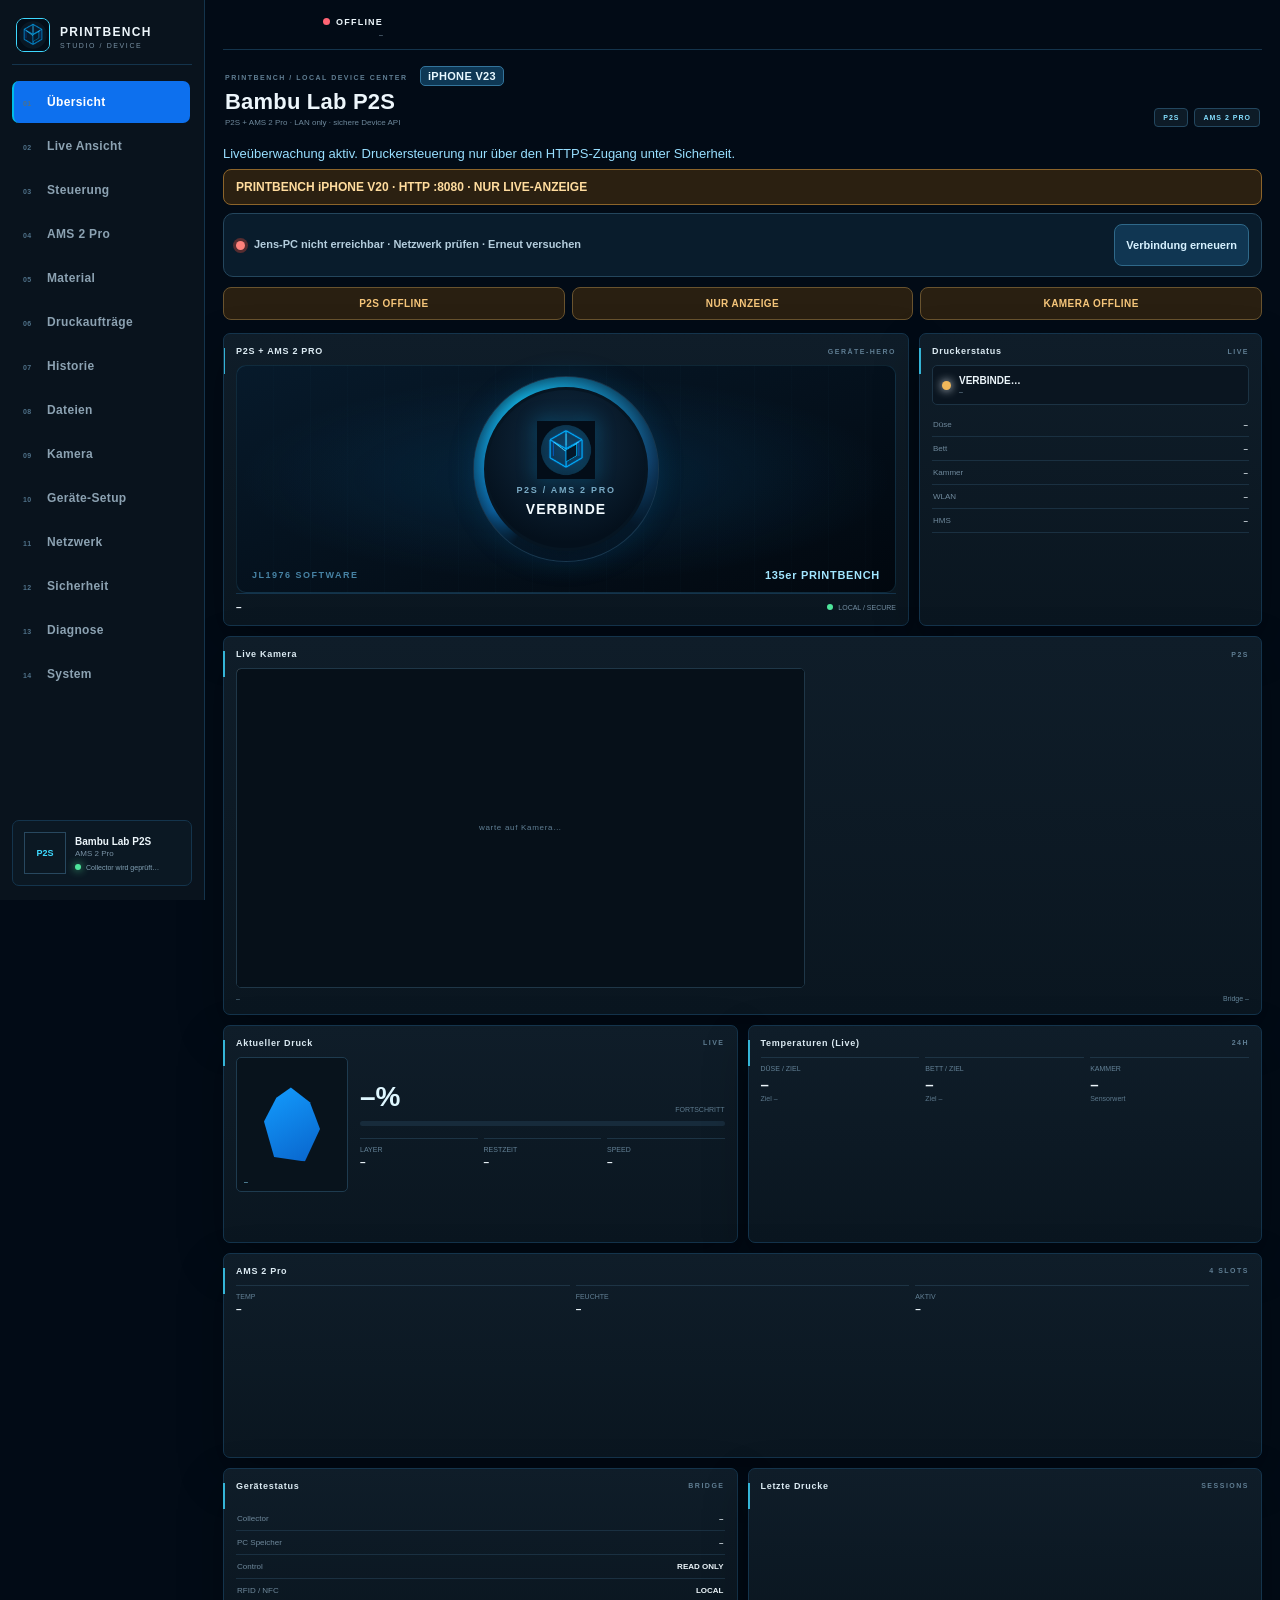
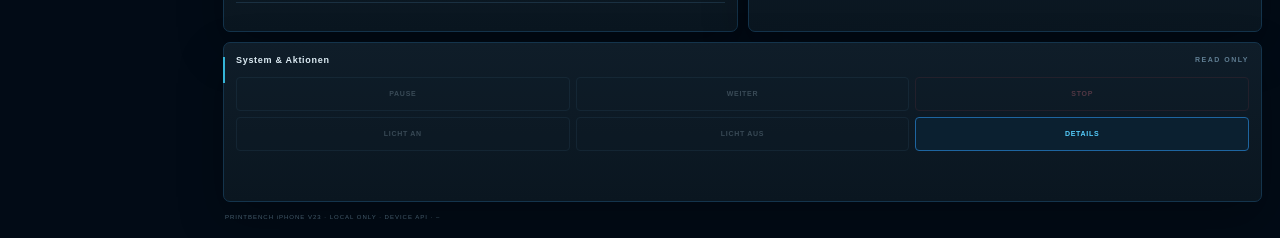
==== commit f4be9a11: "Sync iPhone and Windows prepared print queue in V23" ====
--- a/tools/printbench_collector/pi_ui/static/index.html
+++ b/tools/printbench_collector/pi_ui/static/index.html
@@ -11,7 +11,7 @@
 <link rel="manifest" href="manifest.webmanifest">
 <link rel="apple-touch-icon" href="icons/icon-180.png">
 <link rel="icon" href="icons/icon-192.png">
-  <link rel="stylesheet" href="app.css?v=22">
+  <link rel="stylesheet" href="app.css?v=23">
 </head>
 <body>
 <button id="mobileNavToggle" class="mobile-nav-toggle" type="button" aria-label="Navigation öffnen" aria-expanded="false">&#9776;</button>
@@ -48,7 +48,7 @@
     </header>
 
     <section class="page-head">
-      <div><small>PRINTBENCH / LOCAL DEVICE CENTER <span class="app-version">iPHONE V22</span></small><h1 id="pageTitle">Bambu Lab P2S</h1><p>P2S + AMS 2 Pro · LAN only · sichere Device API</p></div>
+      <div><small>PRINTBENCH / LOCAL DEVICE CENTER <span class="app-version">iPHONE V23</span></small><h1 id="pageTitle">Bambu Lab P2S</h1><p>P2S + AMS 2 Pro · LAN only · sichere Device API</p></div>
       <div class="page-actions"><span class="status-chip">P2S</span><span class="status-chip">AMS 2 PRO</span></div>
     </section>
 
@@ -245,7 +245,7 @@
     <div class="view" data-view-panel="diagnostics"><section class="panel"><div class="panel-title"><span>DIAGNOSE</span><small>P2S / COLLECTOR</small></div><p id="diagnosticStatus" class="note">Prüfe API…</p><button type="button" id="diagnosticRefresh">Diagnose neu laden</button><div class="mobile-actions"><button type="button" id="exportDiagnostics">Diagnosebericht speichern</button><button type="button" data-view="network">LAN-Verbindung anzeigen</button></div><div id="diagnosticCaps" class="caps"></div></section></div>
     <div class="view" data-view-panel="system"><section class="system-grid"><article class="panel sys"><div class="panel-title"><span>Jens-PC / Bridge</span><small>SYSTEM</small></div><dl><div><dt>Hostname</dt><dd id="hostName">–</dd></div><div><dt>Collector</dt><dd id="collector2">–</dd></div><div><dt>Reader Bridge</dt><dd id="readerBridge">–</dd></div><div><dt>Uptime</dt><dd id="uptime">–</dd></div><div><dt>Speicher frei</dt><dd id="disk">–</dd></div><div><dt>PC Speicher</dt><dd id="piTemp2">–</dd></div></dl></article><article class="panel"><div class="panel-title"><span>Capabilities / Safety</span><small>READ ONLY</small></div><div id="caps" class="caps"></div></article><article class="panel"><div class="panel-title"><span>Control Engine</span><small>POLICY</small></div><div id="controlCaps" class="caps"></div></article><article class="panel firmware-panel"><div class="panel-title"><span>P2S Firmware / Module</span><small>SANITIZED</small></div><div id="firmwareRows" class="firmware-rows"></div></article></section></div>
 
-    <footer>PRINTBENCH iPHONE V22 · LOCAL ONLY · DEVICE API · <span id="updated">–</span></footer>
+    <footer>PRINTBENCH iPHONE V23 · LOCAL ONLY · DEVICE API · <span id="updated">–</span></footer>
   </main>
 </div>
 <nav id="mobileDock" class="mobile-dock" aria-label="PRINTBENCH Schnellnavigation">
@@ -258,10 +258,10 @@
 <div id="mobileOfflineNotice" class="mobile-offline-notice" role="status" hidden>
   Keine Verbindung zu PRINTBENCH. Bitte WLAN und Jens-PC prüfen.
 </div>
-<script src="app.js?v=22"></script>
-<script src="mobile-app.js?v=22"></script>
-<script src="mobile-workspace.js?v=22"></script>
-<script src="mobile-runtime.js?v=22"></script>
-<script src="mobile-health.js?v=22"></script>
+<script src="app.js?v=23"></script>
+<script src="mobile-app.js?v=23"></script>
+<script src="mobile-workspace.js?v=23"></script>
+<script src="mobile-runtime.js?v=23"></script>
+<script src="mobile-health.js?v=23"></script>
 </body>
 </html>
--- a/tools/printbench_collector/pi_ui/static/app.css
+++ b/tools/printbench_collector/pi_ui/static/app.css
@@ -343,3 +343,6 @@
 .mobile-file-toolbar input{flex:1;min-width:140px;min-height:44px;border:1px solid #285e7c;border-radius:8px;background:#091e30;color:#e8f7ff;padding:8px 12px}
 .mobile-file-toolbar span{font-size:11px;color:#92b3c9}
 .mobile-upload-row>div{min-width:0;overflow-wrap:anywhere}
+
+.mobile-queue-missing{border-color:#824457!important;background:#2b1724!important}
+.mobile-queue-missing .mobile-small{color:#ffd5aa!important}
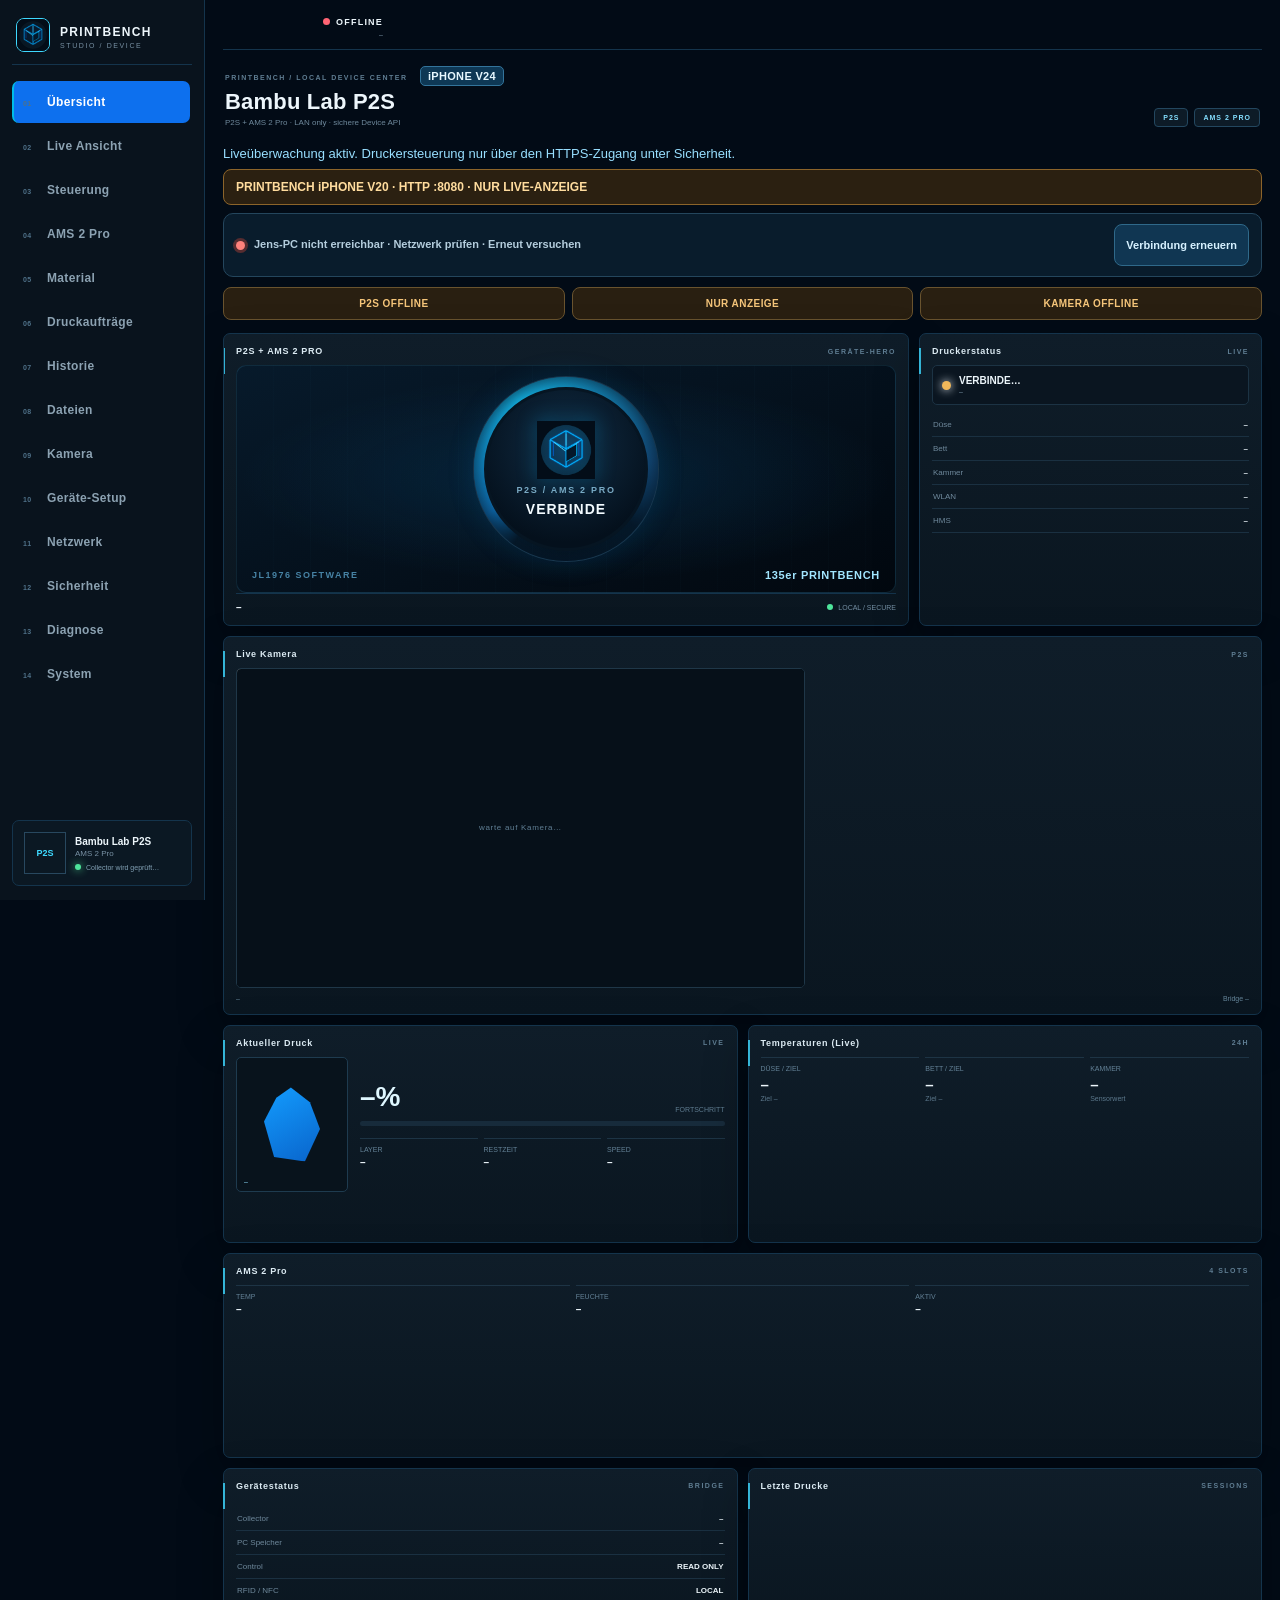
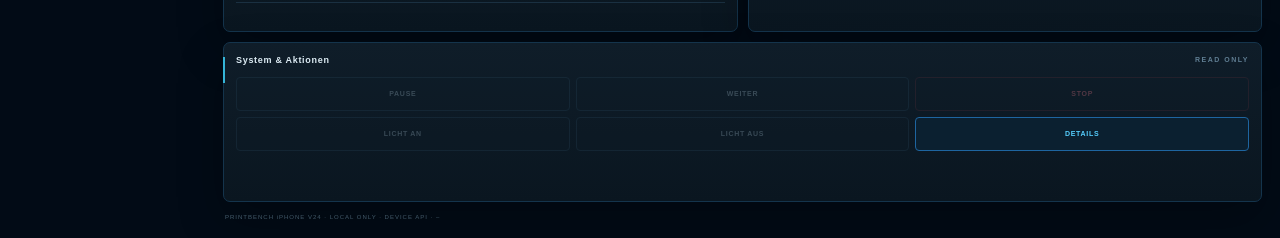
==== commit 359c9b92: "Add safe iPhone upload storage management and guarded removal V24" ====
--- a/tools/printbench_collector/pi_ui/static/index.html
+++ b/tools/printbench_collector/pi_ui/static/index.html
@@ -11,7 +11,7 @@
 <link rel="manifest" href="manifest.webmanifest">
 <link rel="apple-touch-icon" href="icons/icon-180.png">
 <link rel="icon" href="icons/icon-192.png">
-  <link rel="stylesheet" href="app.css?v=23">
+  <link rel="stylesheet" href="app.css?v=24">
 </head>
 <body>
 <button id="mobileNavToggle" class="mobile-nav-toggle" type="button" aria-label="Navigation öffnen" aria-expanded="false">&#9776;</button>
@@ -48,7 +48,7 @@
     </header>
 
     <section class="page-head">
-      <div><small>PRINTBENCH / LOCAL DEVICE CENTER <span class="app-version">iPHONE V23</span></small><h1 id="pageTitle">Bambu Lab P2S</h1><p>P2S + AMS 2 Pro · LAN only · sichere Device API</p></div>
+      <div><small>PRINTBENCH / LOCAL DEVICE CENTER <span class="app-version">iPHONE V24</span></small><h1 id="pageTitle">Bambu Lab P2S</h1><p>P2S + AMS 2 Pro · LAN only · sichere Device API</p></div>
       <div class="page-actions"><span class="status-chip">P2S</span><span class="status-chip">AMS 2 PRO</span></div>
     </section>
 
@@ -221,7 +221,7 @@
 <div class="mobile-file-toolbar">
   <label for="mobileFileFilter">Dateien filtern</label>
   <input type="search" id="mobileFileFilter" placeholder="Dateinamen durchsuchen" autocomplete="off">
-  <span id="mobileFileCount">0 Dateien</span>
+  <span id="mobileFileCount">0 Dateien</span><span id="mobileStorageUsed">0 MB / 1024 MB belegt</span>
 </div>
 <div id="mobileUploadList" class="mobile-file-list"></div><p id="fileInfo" class="note">Dateien vom iPhone sicher an Jens-PC übertragen. Drucken und Slicen erfolgen weiterhin im Windows-PRINTBENCH.</p></section></div>
     <div class="view" data-view-panel="setup"><section class="panel"><div class="panel-title"><span>GERÄTE-SETUP</span><small>LOCAL P2S</small></div><p id="setupStatus" class="note">Prüfe Druckerverbindung…</p>
@@ -245,7 +245,7 @@
     <div class="view" data-view-panel="diagnostics"><section class="panel"><div class="panel-title"><span>DIAGNOSE</span><small>P2S / COLLECTOR</small></div><p id="diagnosticStatus" class="note">Prüfe API…</p><button type="button" id="diagnosticRefresh">Diagnose neu laden</button><div class="mobile-actions"><button type="button" id="exportDiagnostics">Diagnosebericht speichern</button><button type="button" data-view="network">LAN-Verbindung anzeigen</button></div><div id="diagnosticCaps" class="caps"></div></section></div>
     <div class="view" data-view-panel="system"><section class="system-grid"><article class="panel sys"><div class="panel-title"><span>Jens-PC / Bridge</span><small>SYSTEM</small></div><dl><div><dt>Hostname</dt><dd id="hostName">–</dd></div><div><dt>Collector</dt><dd id="collector2">–</dd></div><div><dt>Reader Bridge</dt><dd id="readerBridge">–</dd></div><div><dt>Uptime</dt><dd id="uptime">–</dd></div><div><dt>Speicher frei</dt><dd id="disk">–</dd></div><div><dt>PC Speicher</dt><dd id="piTemp2">–</dd></div></dl></article><article class="panel"><div class="panel-title"><span>Capabilities / Safety</span><small>READ ONLY</small></div><div id="caps" class="caps"></div></article><article class="panel"><div class="panel-title"><span>Control Engine</span><small>POLICY</small></div><div id="controlCaps" class="caps"></div></article><article class="panel firmware-panel"><div class="panel-title"><span>P2S Firmware / Module</span><small>SANITIZED</small></div><div id="firmwareRows" class="firmware-rows"></div></article></section></div>
 
-    <footer>PRINTBENCH iPHONE V23 · LOCAL ONLY · DEVICE API · <span id="updated">–</span></footer>
+    <footer>PRINTBENCH iPHONE V24 · LOCAL ONLY · DEVICE API · <span id="updated">–</span></footer>
   </main>
 </div>
 <nav id="mobileDock" class="mobile-dock" aria-label="PRINTBENCH Schnellnavigation">
@@ -258,10 +258,10 @@
 <div id="mobileOfflineNotice" class="mobile-offline-notice" role="status" hidden>
   Keine Verbindung zu PRINTBENCH. Bitte WLAN und Jens-PC prüfen.
 </div>
-<script src="app.js?v=23"></script>
-<script src="mobile-app.js?v=23"></script>
-<script src="mobile-workspace.js?v=23"></script>
-<script src="mobile-runtime.js?v=23"></script>
-<script src="mobile-health.js?v=23"></script>
+<script src="app.js?v=24"></script>
+<script src="mobile-app.js?v=24"></script>
+<script src="mobile-workspace.js?v=24"></script>
+<script src="mobile-runtime.js?v=24"></script>
+<script src="mobile-health.js?v=24"></script>
 </body>
 </html>
--- a/tools/printbench_collector/pi_ui/static/app.css
+++ b/tools/printbench_collector/pi_ui/static/app.css
@@ -346,3 +346,7 @@
 
 .mobile-queue-missing{border-color:#824457!important;background:#2b1724!important}
 .mobile-queue-missing .mobile-small{color:#ffd5aa!important}
+
+.mobile-delete-action{background:#371d2c!important;color:#ffc4ca!important;border:1px solid #865060!important}
+.mobile-delete-action:disabled{opacity:.35!important}
+#mobileStorageUsed{color:#9dccdf;font-size:11px;font-weight:750}
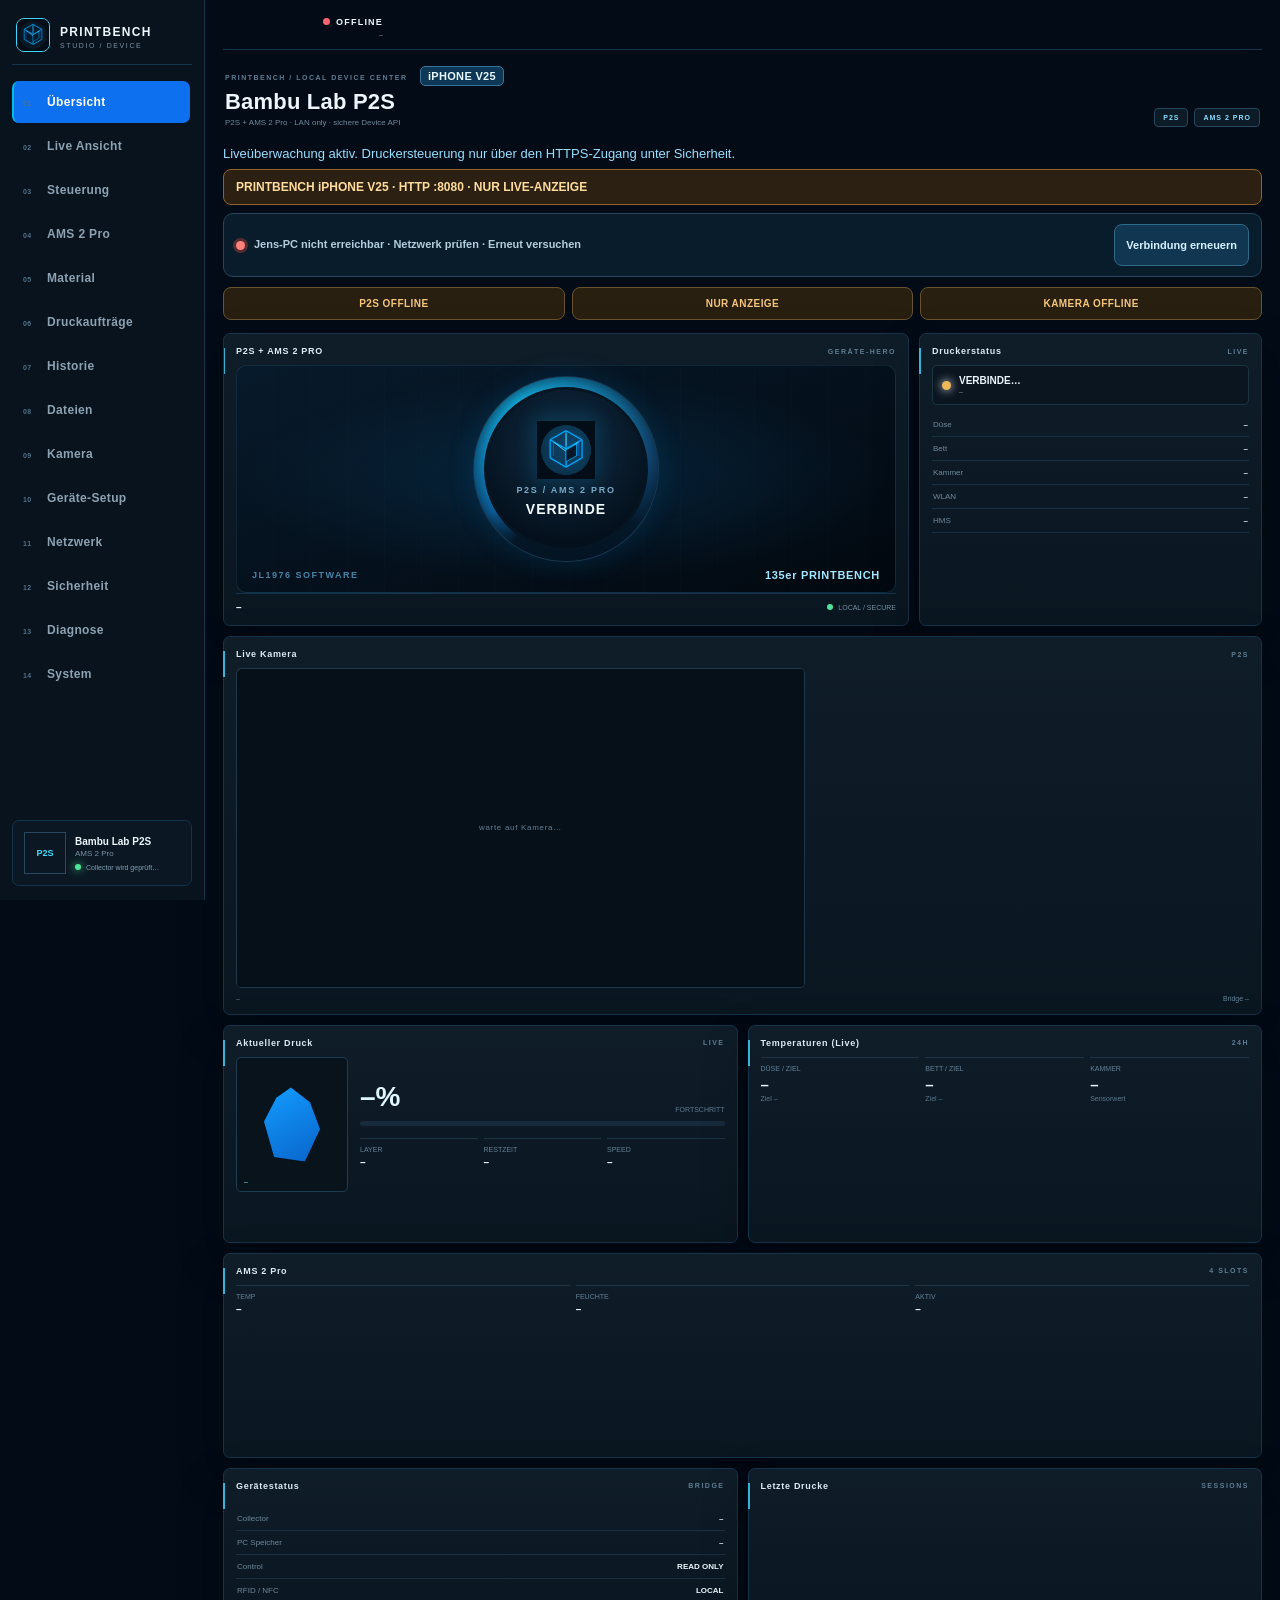
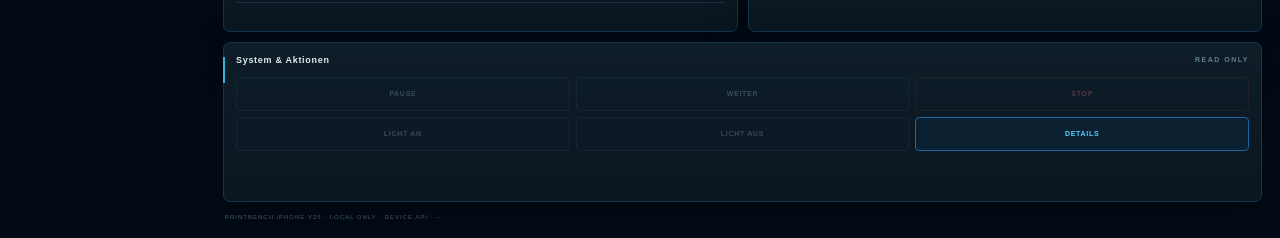
==== commit 229077c2: "Complete V25 mobile file downloads and iPhone pairing guidance" ====
--- a/tools/printbench_collector/pi_ui/static/index.html
+++ b/tools/printbench_collector/pi_ui/static/index.html
@@ -11,7 +11,7 @@
 <link rel="manifest" href="manifest.webmanifest">
 <link rel="apple-touch-icon" href="icons/icon-180.png">
 <link rel="icon" href="icons/icon-192.png">
-  <link rel="stylesheet" href="app.css?v=24">
+  <link rel="stylesheet" href="app.css?v=25">
 </head>
 <body>
 <button id="mobileNavToggle" class="mobile-nav-toggle" type="button" aria-label="Navigation öffnen" aria-expanded="false">&#9776;</button>
@@ -48,7 +48,7 @@
     </header>
 
     <section class="page-head">
-      <div><small>PRINTBENCH / LOCAL DEVICE CENTER <span class="app-version">iPHONE V24</span></small><h1 id="pageTitle">Bambu Lab P2S</h1><p>P2S + AMS 2 Pro · LAN only · sichere Device API</p></div>
+      <div><small>PRINTBENCH / LOCAL DEVICE CENTER <span class="app-version">iPHONE V25</span></small><h1 id="pageTitle">Bambu Lab P2S</h1><p>P2S + AMS 2 Pro · LAN only · sichere Device API</p></div>
       <div class="page-actions"><span class="status-chip">P2S</span><span class="status-chip">AMS 2 PRO</span></div>
     </section>
 
@@ -241,11 +241,15 @@
   <p class="note">Nur lokale MQTT-Abfrage. Kein Druckstart, kein Neustart.</p>
 </div><p class="note">Die Druckerregistrierung erfolgt in PRINTBENCH auf dem PC. Das iPhone verwendet den lokalen Collector, ohne Bambu-Cloud.</p></section></div>
     <div class="view" data-view-panel="network"><section class="panel"><div class="panel-title"><span>NETZWERK</span><small>LAN ONLY</small></div><dl class="mobile-dl"><div><dt>App-Adresse</dt><dd id="networkOrigin">-</dd></div><div><dt>Collector</dt><dd id="networkCollector">-</dd></div><div><dt>P2S WLAN</dt><dd id="networkWifi">-</dd></div></dl></section></div>
-    <div class="view" data-view-panel="security"><section class="panel"><div class="panel-title"><span>SICHERHEIT</span><small>LOKALER ZUGRIFF</small></div><p id="securityTransport" class="note">Prüfe Verbindungssicherheit…</p><p><a id="secureAppLink" class="mobile-inline-action" href="#">PRINTBENCH mit HTTPS öffnen</a></p><p class="note">Einmalige iPhone-Einrichtung: <a href="/PRINTBENCH-Local-CA.cer" download="PRINTBENCH-Local-CA.cer">PRINTBENCH-Zertifikat laden</a>, auf dem iPhone installieren und unter Einstellungen → Allgemein → Info → Zertifikatsvertrauenseinstellungen aktivieren. Danach die HTTPS-Adresse öffnen.</p><label class="mobile-file-label" for="controlToken">Einmaliger 8-stelliger Kopplungscode vom Jens-PC</label><input id="controlToken" type="text" spellcheck="false" autocomplete="one-time-code" inputmode="numeric" maxlength="8" pattern="[0-9]{8}" placeholder="8-stelliger Kopplungscode"><div class="mobile-actions"><button type="button" id="applyControlToken">iPhone sicher koppeln</button><button type="button" id="clearControlToken">Zugriff sperren</button></div><p id="securityMessage" class="note">Verschlüsselter LAN-Zugang erforderlich. Klicke auf Jens-PC im Startmenü auf PRINTBENCH iPhone koppeln, um den Code anzuzeigen. Der Code ist einmalig und läuft nach 15 Minuten ab.</p></section></div>
+    <div class="view" data-view-panel="security"><section class="panel"><div class="panel-title"><span>SICHERHEIT</span><small>LOKALER ZUGRIFF</small></div><p id="securityTransport" class="note">Prüfe Verbindungssicherheit…</p><p><a id="secureAppLink" class="mobile-inline-action" href="#">PRINTBENCH mit HTTPS öffnen</a></p><p class="note">Einmalige iPhone-Einrichtung: <a id="printbenchCaDownload" href="#" download="PRINTBENCH-Local-CA.cer">PRINTBENCH-Zertifikat laden</a>, auf dem iPhone installieren und unter Einstellungen → Allgemein → Info → Zertifikatsvertrauenseinstellungen aktivieren. Danach die HTTPS-Adresse öffnen.</p><div class="pairing-setup-status" aria-live="polite">
+  <span id="pairingCodeStatus">Prüfe Gültigkeit des Kopplungscodes…</span>
+  <button type="button" id="checkPairingCode">Kopplung prüfen</button>
+</div>
+<label class="mobile-file-label" for="controlToken">Einmaliger 8-stelliger Kopplungscode vom Jens-PC</label><input id="controlToken" type="text" spellcheck="false" autocomplete="one-time-code" inputmode="numeric" maxlength="8" pattern="[0-9]{8}" placeholder="8-stelliger Kopplungscode"><div class="mobile-actions"><button type="button" id="applyControlToken">iPhone sicher koppeln</button><button type="button" id="clearControlToken">Zugriff sperren</button></div><p id="securityMessage" class="note">Verschlüsselter LAN-Zugang erforderlich. Klicke auf Jens-PC im Startmenü auf PRINTBENCH iPhone koppeln, um den Code anzuzeigen. Der Code ist einmalig und läuft nach 15 Minuten ab.</p></section></div>
     <div class="view" data-view-panel="diagnostics"><section class="panel"><div class="panel-title"><span>DIAGNOSE</span><small>P2S / COLLECTOR</small></div><p id="diagnosticStatus" class="note">Prüfe API…</p><button type="button" id="diagnosticRefresh">Diagnose neu laden</button><div class="mobile-actions"><button type="button" id="exportDiagnostics">Diagnosebericht speichern</button><button type="button" data-view="network">LAN-Verbindung anzeigen</button></div><div id="diagnosticCaps" class="caps"></div></section></div>
     <div class="view" data-view-panel="system"><section class="system-grid"><article class="panel sys"><div class="panel-title"><span>Jens-PC / Bridge</span><small>SYSTEM</small></div><dl><div><dt>Hostname</dt><dd id="hostName">–</dd></div><div><dt>Collector</dt><dd id="collector2">–</dd></div><div><dt>Reader Bridge</dt><dd id="readerBridge">–</dd></div><div><dt>Uptime</dt><dd id="uptime">–</dd></div><div><dt>Speicher frei</dt><dd id="disk">–</dd></div><div><dt>PC Speicher</dt><dd id="piTemp2">–</dd></div></dl></article><article class="panel"><div class="panel-title"><span>Capabilities / Safety</span><small>READ ONLY</small></div><div id="caps" class="caps"></div></article><article class="panel"><div class="panel-title"><span>Control Engine</span><small>POLICY</small></div><div id="controlCaps" class="caps"></div></article><article class="panel firmware-panel"><div class="panel-title"><span>P2S Firmware / Module</span><small>SANITIZED</small></div><div id="firmwareRows" class="firmware-rows"></div></article></section></div>
 
-    <footer>PRINTBENCH iPHONE V24 · LOCAL ONLY · DEVICE API · <span id="updated">–</span></footer>
+    <footer>PRINTBENCH iPHONE V25 · LOCAL ONLY · DEVICE API · <span id="updated">–</span></footer>
   </main>
 </div>
 <nav id="mobileDock" class="mobile-dock" aria-label="PRINTBENCH Schnellnavigation">
@@ -258,10 +262,10 @@
 <div id="mobileOfflineNotice" class="mobile-offline-notice" role="status" hidden>
   Keine Verbindung zu PRINTBENCH. Bitte WLAN und Jens-PC prüfen.
 </div>
-<script src="app.js?v=24"></script>
-<script src="mobile-app.js?v=24"></script>
-<script src="mobile-workspace.js?v=24"></script>
-<script src="mobile-runtime.js?v=24"></script>
-<script src="mobile-health.js?v=24"></script>
+<script src="app.js?v=25"></script>
+<script src="mobile-app.js?v=25"></script>
+<script src="mobile-workspace.js?v=25"></script>
+<script src="mobile-runtime.js?v=25"></script>
+<script src="mobile-health.js?v=25"></script>
 </body>
 </html>
--- a/tools/printbench_collector/pi_ui/static/app.css
+++ b/tools/printbench_collector/pi_ui/static/app.css
@@ -350,3 +350,11 @@
 .mobile-delete-action{background:#371d2c!important;color:#ffc4ca!important;border:1px solid #865060!important}
 .mobile-delete-action:disabled{opacity:.35!important}
 #mobileStorageUsed{color:#9dccdf;font-size:11px;font-weight:750}
+
+.mobile-download-action{background:linear-gradient(160deg,#0b527b,#0b314f)!important;border-color:#247fa5!important;color:#e8fbff!important}
+@media(max-width:560px){.mobile-upload-row .mobile-inline-actions{display:grid;grid-template-columns:1fr 1fr;gap:7px}.mobile-upload-row .mobile-inline-actions button{min-width:0;white-space:normal}}
+
+.pairing-setup-status{display:flex;align-items:center;justify-content:space-between;gap:10px;background:#071d30;border:1px solid #23577a;border-radius:10px;padding:11px 12px;margin:13px 0}
+.pairing-setup-status span{font-size:12px;color:#b8d7e9;line-height:1.45}
+.pairing-setup-status button{min-height:43px;flex-shrink:0;border:1px solid #2577a5;background:#0a4164;border-radius:8px;color:#effaff;padding:8px 10px;font-weight:700}
+@media(max-width:440px){.pairing-setup-status{flex-direction:column;align-items:stretch}.pairing-setup-status button{width:100%}}
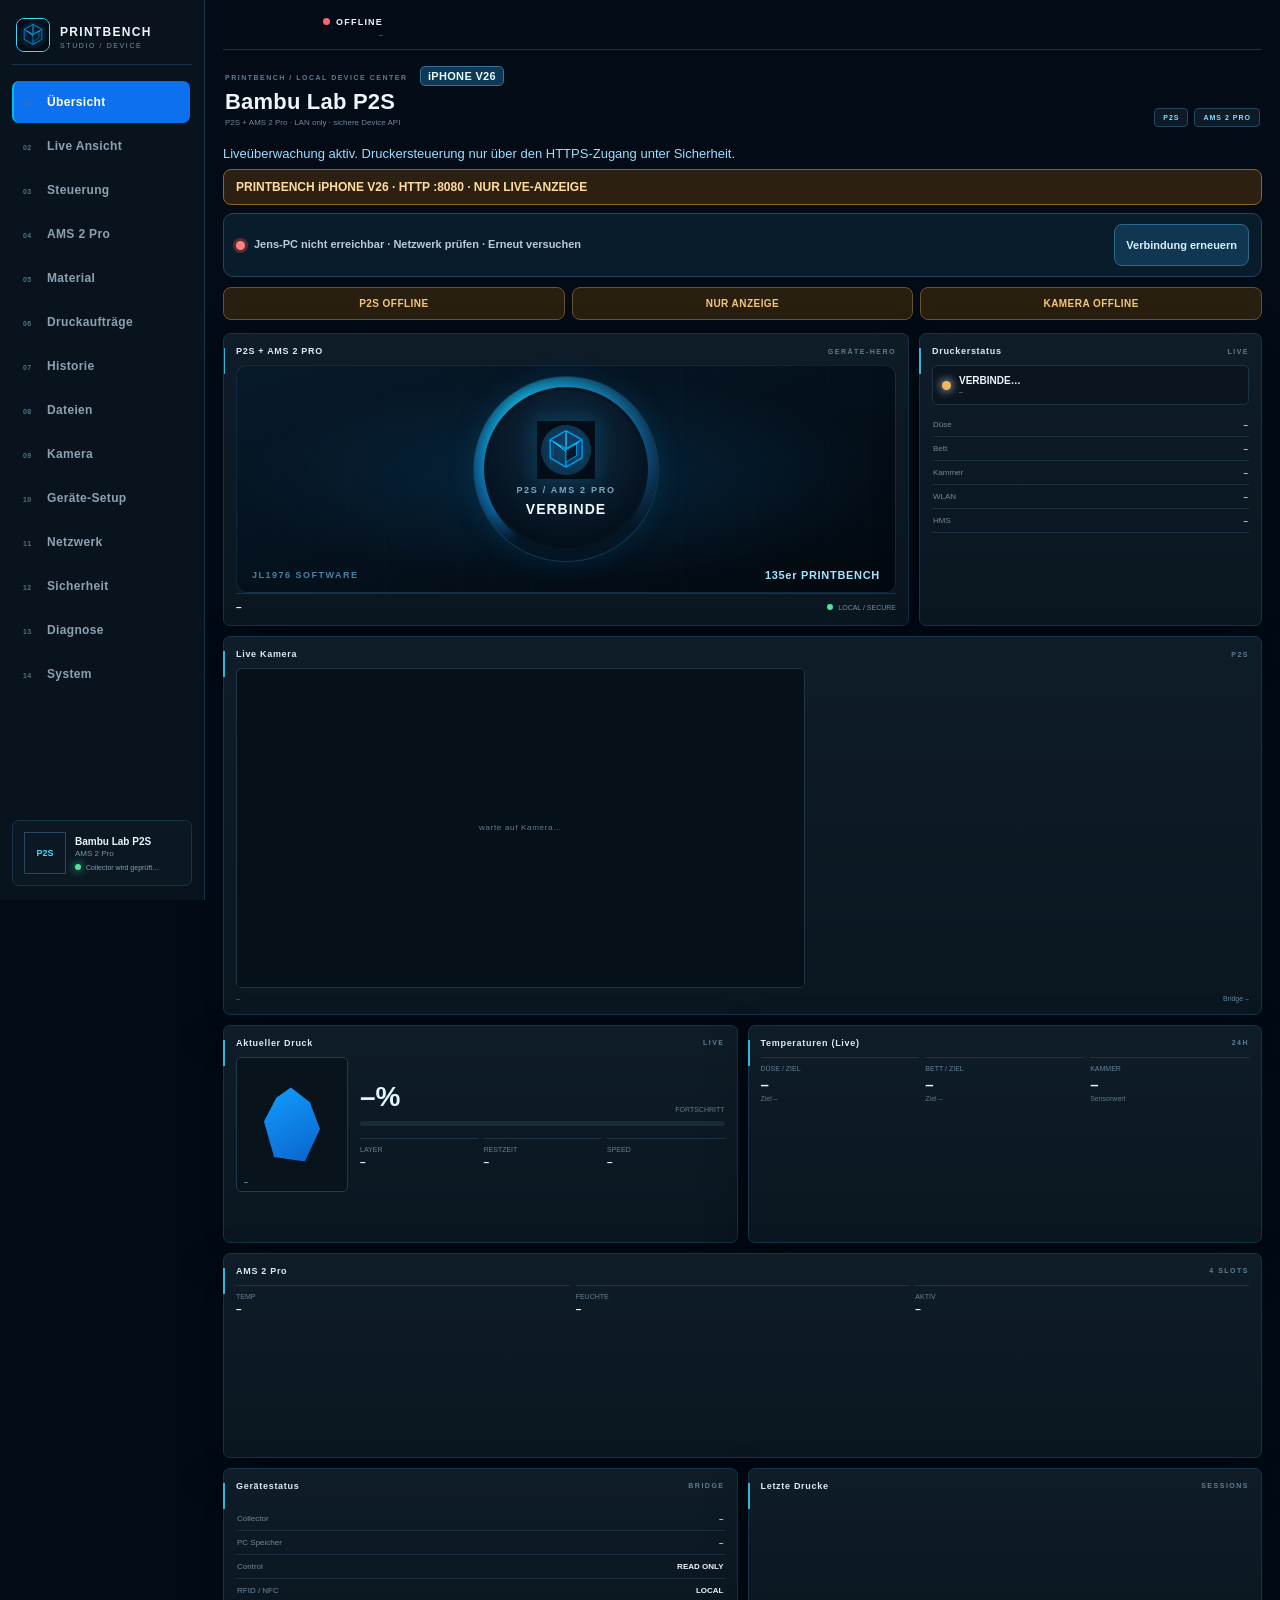
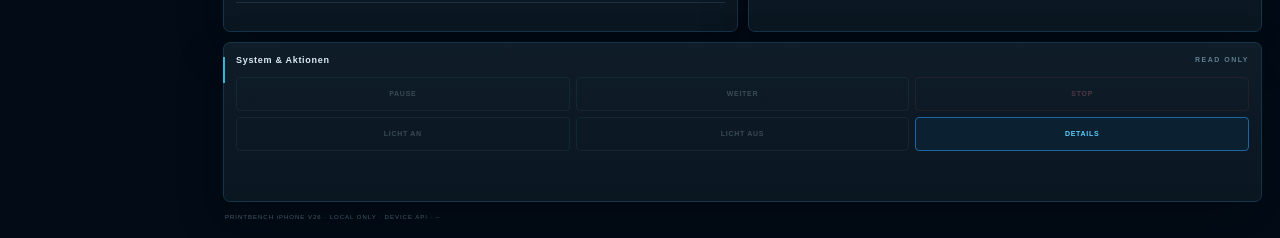
==== commit 93525f22: "Harden iPhone pairing session creation and recovery V26" ====
--- a/tools/printbench_collector/pi_ui/static/index.html
+++ b/tools/printbench_collector/pi_ui/static/index.html
@@ -11,7 +11,7 @@
 <link rel="manifest" href="manifest.webmanifest">
 <link rel="apple-touch-icon" href="icons/icon-180.png">
 <link rel="icon" href="icons/icon-192.png">
-  <link rel="stylesheet" href="app.css?v=25">
+  <link rel="stylesheet" href="app.css?v=26">
 </head>
 <body>
 <button id="mobileNavToggle" class="mobile-nav-toggle" type="button" aria-label="Navigation öffnen" aria-expanded="false">&#9776;</button>
@@ -48,7 +48,7 @@
     </header>
 
     <section class="page-head">
-      <div><small>PRINTBENCH / LOCAL DEVICE CENTER <span class="app-version">iPHONE V25</span></small><h1 id="pageTitle">Bambu Lab P2S</h1><p>P2S + AMS 2 Pro · LAN only · sichere Device API</p></div>
+      <div><small>PRINTBENCH / LOCAL DEVICE CENTER <span class="app-version">iPHONE V26</span></small><h1 id="pageTitle">Bambu Lab P2S</h1><p>P2S + AMS 2 Pro · LAN only · sichere Device API</p></div>
       <div class="page-actions"><span class="status-chip">P2S</span><span class="status-chip">AMS 2 PRO</span></div>
     </section>
 
@@ -249,7 +249,7 @@
     <div class="view" data-view-panel="diagnostics"><section class="panel"><div class="panel-title"><span>DIAGNOSE</span><small>P2S / COLLECTOR</small></div><p id="diagnosticStatus" class="note">Prüfe API…</p><button type="button" id="diagnosticRefresh">Diagnose neu laden</button><div class="mobile-actions"><button type="button" id="exportDiagnostics">Diagnosebericht speichern</button><button type="button" data-view="network">LAN-Verbindung anzeigen</button></div><div id="diagnosticCaps" class="caps"></div></section></div>
     <div class="view" data-view-panel="system"><section class="system-grid"><article class="panel sys"><div class="panel-title"><span>Jens-PC / Bridge</span><small>SYSTEM</small></div><dl><div><dt>Hostname</dt><dd id="hostName">–</dd></div><div><dt>Collector</dt><dd id="collector2">–</dd></div><div><dt>Reader Bridge</dt><dd id="readerBridge">–</dd></div><div><dt>Uptime</dt><dd id="uptime">–</dd></div><div><dt>Speicher frei</dt><dd id="disk">–</dd></div><div><dt>PC Speicher</dt><dd id="piTemp2">–</dd></div></dl></article><article class="panel"><div class="panel-title"><span>Capabilities / Safety</span><small>READ ONLY</small></div><div id="caps" class="caps"></div></article><article class="panel"><div class="panel-title"><span>Control Engine</span><small>POLICY</small></div><div id="controlCaps" class="caps"></div></article><article class="panel firmware-panel"><div class="panel-title"><span>P2S Firmware / Module</span><small>SANITIZED</small></div><div id="firmwareRows" class="firmware-rows"></div></article></section></div>
 
-    <footer>PRINTBENCH iPHONE V25 · LOCAL ONLY · DEVICE API · <span id="updated">–</span></footer>
+    <footer>PRINTBENCH iPHONE V26 · LOCAL ONLY · DEVICE API · <span id="updated">–</span></footer>
   </main>
 </div>
 <nav id="mobileDock" class="mobile-dock" aria-label="PRINTBENCH Schnellnavigation">
@@ -262,10 +262,10 @@
 <div id="mobileOfflineNotice" class="mobile-offline-notice" role="status" hidden>
   Keine Verbindung zu PRINTBENCH. Bitte WLAN und Jens-PC prüfen.
 </div>
-<script src="app.js?v=25"></script>
-<script src="mobile-app.js?v=25"></script>
-<script src="mobile-workspace.js?v=25"></script>
-<script src="mobile-runtime.js?v=25"></script>
-<script src="mobile-health.js?v=25"></script>
+<script src="app.js?v=26"></script>
+<script src="mobile-app.js?v=26"></script>
+<script src="mobile-workspace.js?v=26"></script>
+<script src="mobile-runtime.js?v=26"></script>
+<script src="mobile-health.js?v=26"></script>
 </body>
 </html>
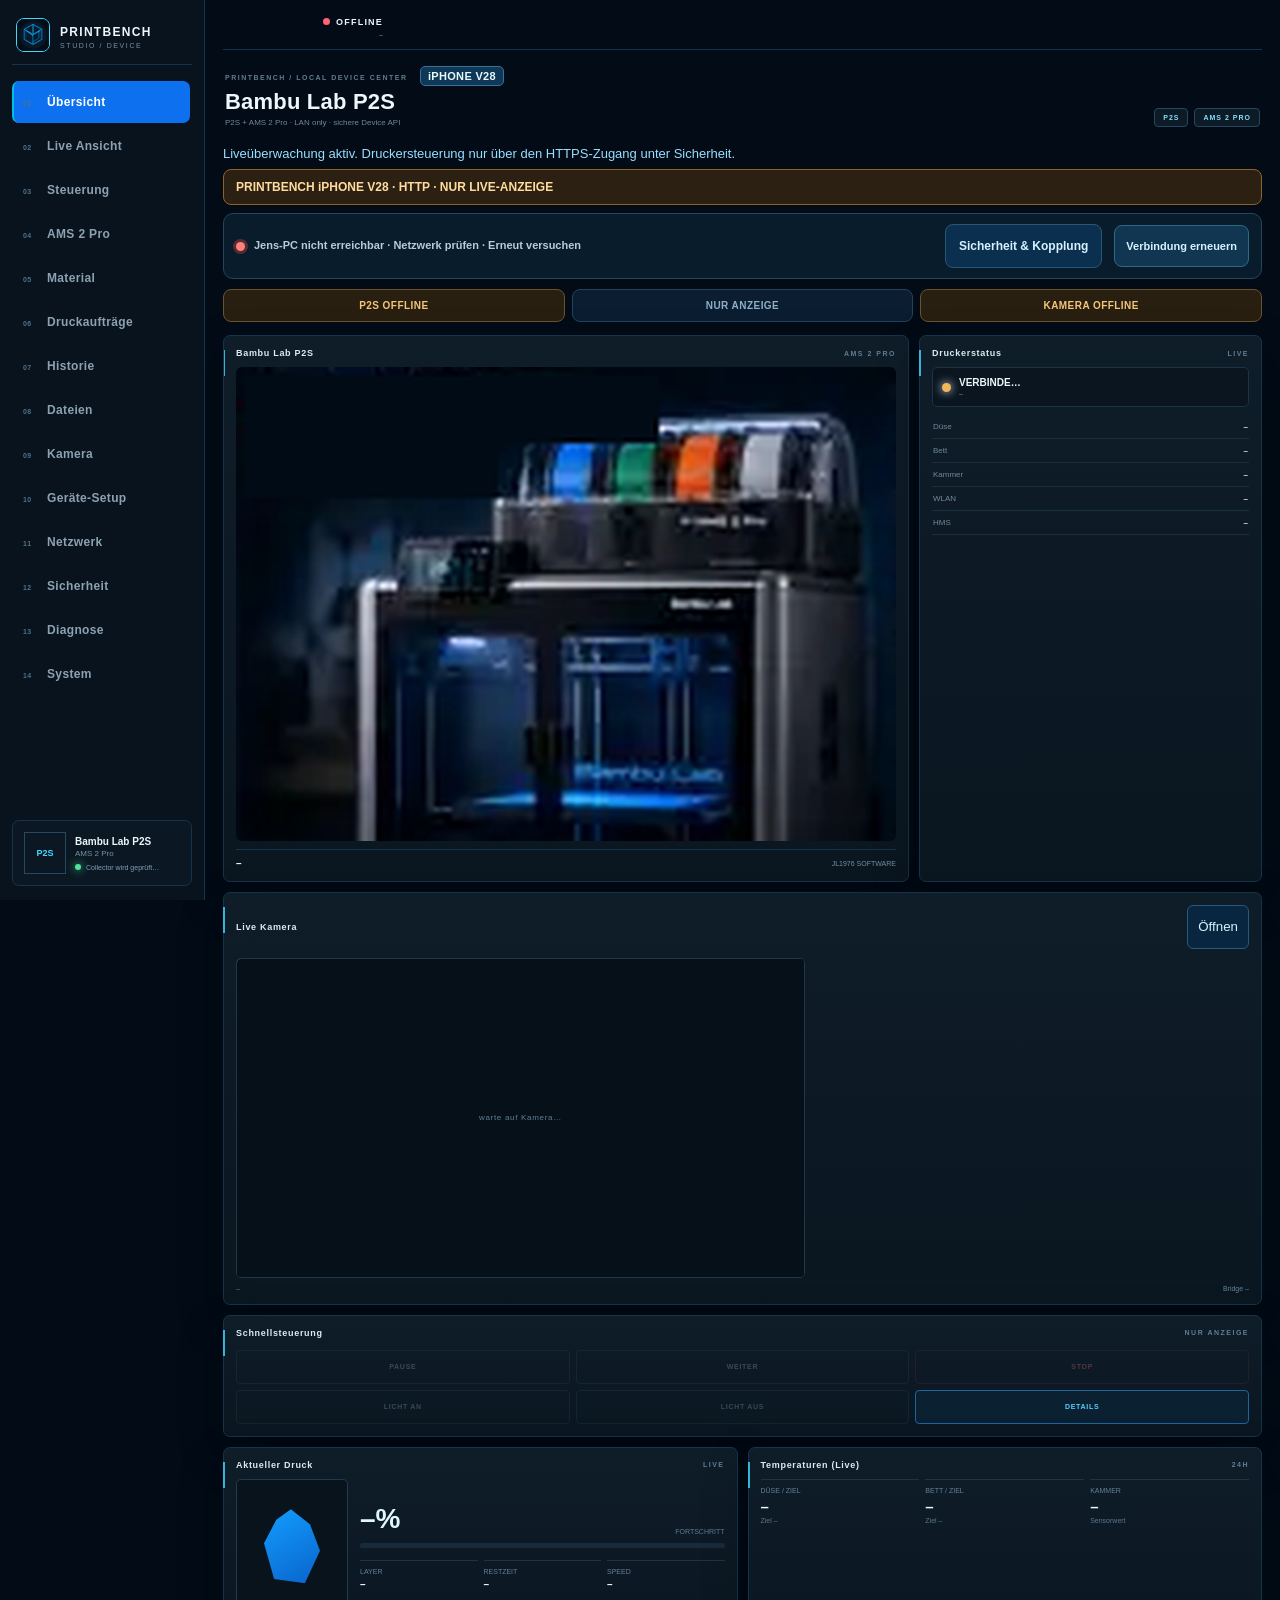
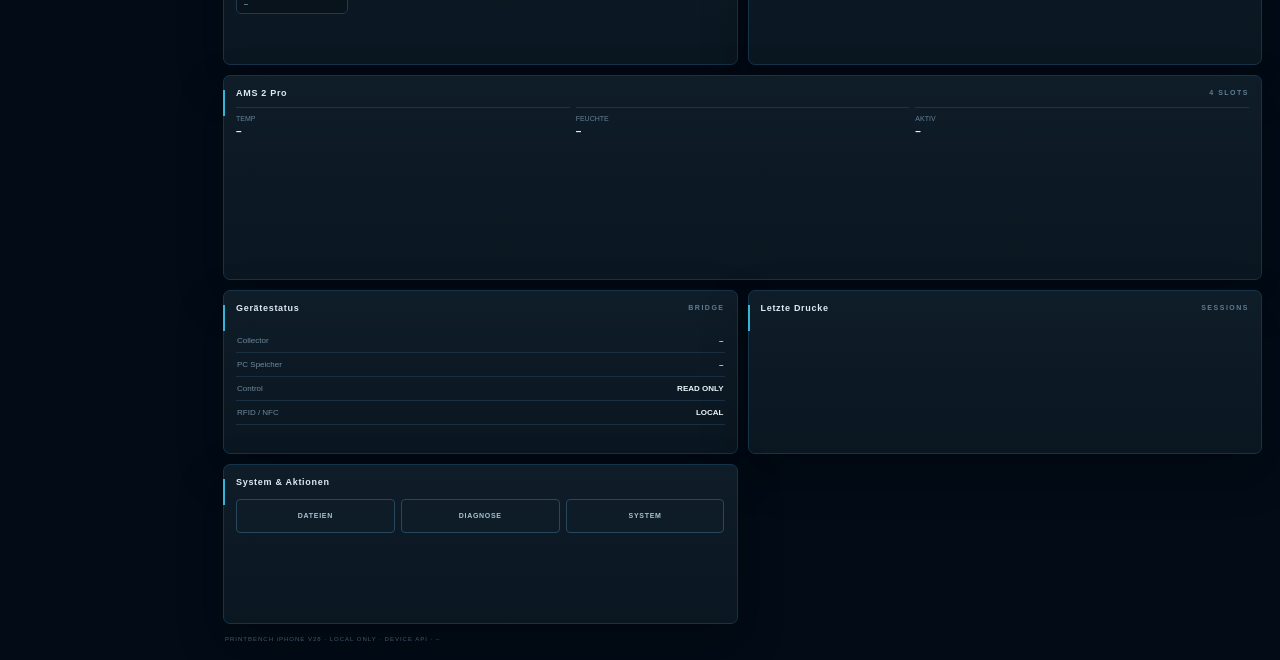
==== commit 49e566b3: "Fix iPhone pairing and wire Orca workflows into the PRINTBENCH master" ====
--- a/tools/printbench_collector/pi_ui/static/index.html
+++ b/tools/printbench_collector/pi_ui/static/index.html
@@ -11,7 +11,7 @@
 <link rel="manifest" href="manifest.webmanifest">
 <link rel="apple-touch-icon" href="icons/icon-180.png">
 <link rel="icon" href="icons/icon-192.png">
-  <link rel="stylesheet" href="app.css?v=26">
+  <link rel="stylesheet" href="app.css?v=28">
 </head>
 <body>
 <button id="mobileNavToggle" class="mobile-nav-toggle" type="button" aria-label="Navigation öffnen" aria-expanded="false">&#9776;</button>
@@ -48,7 +48,7 @@
     </header>
 
     <section class="page-head">
-      <div><small>PRINTBENCH / LOCAL DEVICE CENTER <span class="app-version">iPHONE V26</span></small><h1 id="pageTitle">Bambu Lab P2S</h1><p>P2S + AMS 2 Pro · LAN only · sichere Device API</p></div>
+      <div><small>PRINTBENCH / LOCAL DEVICE CENTER <span class="app-version">iPHONE V28</span></small><h1 id="pageTitle">Bambu Lab P2S</h1><p>P2S + AMS 2 Pro · LAN only · sichere Device API</p></div>
       <div class="page-actions"><span class="status-chip">P2S</span><span class="status-chip">AMS 2 PRO</span></div>
     </section>
 
@@ -68,6 +68,7 @@
   <div class="health-summary"><span class="health-led" id="mobileHealthLed"></span>
     <span id="mobileHealthText">PRINTBENCH-Verbindung wird aufgebaut…</span>
   </div>
+  <a class="mobile-inline-action pairing-entry" href="#security">Sicherheit &amp; Kopplung</a>
   <button type="button" id="mobileHealthRetry">Verbindung erneuern</button>
 </div>
 <div class="mobile-connection-bar" aria-label="Verbindungsstatus">
@@ -78,12 +79,9 @@
 <div class="view active" data-view-panel="overview">
       <section class="master-hero-grid">
         <article class="panel machine-hero">
-          <div class="panel-title"><span>P2S + AMS 2 PRO</span><small>GERÄTE-HERO</small></div>
-          <div class="machine-stage cockpit-machine" aria-label="PRINTBENCH P2S Statusanzeige">
-            <div class="cockpit-machine-ring"><div class="cockpit-ring-core"><img src="icons/icon-192.png" alt="JL1976 PRINTBENCH Logo"><span>P2S / AMS 2 PRO</span><b id="cockpitState">VERBINDE</b></div></div>
-            <div class="cockpit-machine-footer"><span>JL1976 SOFTWARE</span><strong>135er PRINTBENCH</strong></div>
-          </div>
-          <div class="hero-foot"><strong id="stateHero">–</strong><span><i></i>LOCAL / SECURE</span></div>
+          <div class="panel-title"><span>Bambu Lab P2S</span><small>AMS 2 PRO</small></div>
+          <img class="master-printer-image" src="images/printbench_hero_p2s_ams.png" alt="Bambu Lab P2S mit AMS 2 Pro" width="936" height="672">
+          <div class="hero-foot"><strong id="stateHero">–</strong><span>JL1976 SOFTWARE</span></div>
         </article>
 
         <article class="panel printer-status">
@@ -98,11 +96,17 @@
           </dl>
         </article>
 
-        <article class="panel camera-panel">
-          <div class="panel-title"><span>Live Kamera</span><small>P2S</small></div>
-          <div class="camera-frame"><img id="cameraImage" alt="P2S Livebild"><div id="cameraOverlay" class="camera-overlay">warte auf Kamera…</div></div>
-          <div class="camera-tools"><span id="cameraAge">–</span><span id="camera">Bridge –</span></div>
-        </article>
+        <div class="master-right-column">
+          <article class="panel camera-panel">
+            <div class="panel-title"><span>Live Kamera</span><button type="button" class="master-camera-open" data-view="camera">Öffnen</button></div>
+            <div class="camera-frame"><img id="cameraImage" alt="P2S Livebild"><div id="cameraOverlay" class="camera-overlay">warte auf Kamera…</div></div>
+            <div class="camera-tools"><span id="cameraAge">–</span><span id="camera">Bridge –</span></div>
+          </article>
+          <article class="panel quick-actions">
+            <div class="panel-title"><span>Schnellsteuerung</span><small id="quickControlStatus">NUR ANZEIGE</small></div>
+            <div class="quick-grid"><button type="button" data-control="print.pause">PAUSE</button><button type="button" data-control="print.resume">WEITER</button><button type="button" data-control="print.stop" class="danger">STOP</button><button type="button" data-control="printer.light" data-mode="on">LICHT AN</button><button type="button" data-control="printer.light" data-mode="off">LICHT AUS</button><button type="button" data-view="control" class="accent">DETAILS</button></div>
+          </article>
+        </div>
       </section>
 
       <section class="master-mid-grid">
@@ -133,9 +137,9 @@
           <div class="panel-title"><span>Letzte Drucke</span><small>SESSIONS</small></div>
           <div id="sessionsOverview" class="sessions-list compact"></div>
         </article>
-        <article class="panel quick-actions">
-          <div class="panel-title"><span>System & Aktionen</span><small id="quickControlStatus">READ ONLY</small></div>
-          <div class="quick-grid"><button data-control="print.pause">PAUSE</button><button data-control="print.resume">WEITER</button><button data-control="print.stop" class="danger">STOP</button><button data-control="printer.light" data-mode="on">LICHT AN</button><button data-control="printer.light" data-mode="off">LICHT AUS</button><button data-view="control" class="accent">DETAILS</button></div>
+        <article class="panel master-system-actions">
+          <div class="panel-title"><span>System &amp; Aktionen</span></div>
+          <div class="quick-grid"><button type="button" data-view="files">DATEIEN</button><button type="button" data-view="diagnostics">DIAGNOSE</button><button type="button" data-view="system">SYSTEM</button></div>
         </article>
       </section>
     </div>
@@ -241,15 +245,37 @@
   <p class="note">Nur lokale MQTT-Abfrage. Kein Druckstart, kein Neustart.</p>
 </div><p class="note">Die Druckerregistrierung erfolgt in PRINTBENCH auf dem PC. Das iPhone verwendet den lokalen Collector, ohne Bambu-Cloud.</p></section></div>
     <div class="view" data-view-panel="network"><section class="panel"><div class="panel-title"><span>NETZWERK</span><small>LAN ONLY</small></div><dl class="mobile-dl"><div><dt>App-Adresse</dt><dd id="networkOrigin">-</dd></div><div><dt>Collector</dt><dd id="networkCollector">-</dd></div><div><dt>P2S WLAN</dt><dd id="networkWifi">-</dd></div></dl></section></div>
-    <div class="view" data-view-panel="security"><section class="panel"><div class="panel-title"><span>SICHERHEIT</span><small>LOKALER ZUGRIFF</small></div><p id="securityTransport" class="note">Prüfe Verbindungssicherheit…</p><p><a id="secureAppLink" class="mobile-inline-action" href="#">PRINTBENCH mit HTTPS öffnen</a></p><p class="note">Einmalige iPhone-Einrichtung: <a id="printbenchCaDownload" href="#" download="PRINTBENCH-Local-CA.cer">PRINTBENCH-Zertifikat laden</a>, auf dem iPhone installieren und unter Einstellungen → Allgemein → Info → Zertifikatsvertrauenseinstellungen aktivieren. Danach die HTTPS-Adresse öffnen.</p><div class="pairing-setup-status" aria-live="polite">
-  <span id="pairingCodeStatus">Prüfe Gültigkeit des Kopplungscodes…</span>
-  <button type="button" id="checkPairingCode">Kopplung prüfen</button>
-</div>
-<label class="mobile-file-label" for="controlToken">Einmaliger 8-stelliger Kopplungscode vom Jens-PC</label><input id="controlToken" type="text" spellcheck="false" autocomplete="one-time-code" inputmode="numeric" maxlength="8" pattern="[0-9]{8}" placeholder="8-stelliger Kopplungscode"><div class="mobile-actions"><button type="button" id="applyControlToken">iPhone sicher koppeln</button><button type="button" id="clearControlToken">Zugriff sperren</button></div><p id="securityMessage" class="note">Verschlüsselter LAN-Zugang erforderlich. Klicke auf Jens-PC im Startmenü auf PRINTBENCH iPhone koppeln, um den Code anzuzeigen. Der Code ist einmalig und läuft nach 15 Minuten ab.</p></section></div>
+    <div class="view" data-view-panel="security">
+      <section class="panel">
+        <div class="panel-title"><span>Sicherheit</span><small>LOKALER ZUGRIFF</small></div>
+        <p id="securityTransport" class="note">Prüfe Verbindungssicherheit…</p>
+        <div id="pairingPreparation">
+          <ol class="pairing-instructions">
+            <li><a id="printbenchCaDownload" href="/PRINTBENCH-Local-CA.cer">PRINTBENCH-Zertifikat laden</a> und den SHA-256-Fingerabdruck mit dem Kopplungsfenster auf Jens-PC abgleichen.</li>
+            <li>In Einstellungen → Allgemein → VPN und Geräteverwaltung das Profil installieren. Unter Allgemein → Info → Zertifikatsvertrauenseinstellungen volles Vertrauen aktivieren.</li>
+            <li><a id="secureAppLink" class="mobile-inline-action pairing-entry" href="#security">Sichere App öffnen</a></li>
+          </ol>
+        </div>
+        <div id="pairingSecure" hidden>
+          <div class="pairing-setup-status" aria-live="polite">
+            <span id="pairingCodeStatus">Prüfe Kopplung…</span>
+            <button type="button" id="checkPairingCode">Kopplung prüfen</button>
+          </div>
+          <form id="pairingForm" method="post" action="/api/v1/pair">
+            <p class="note">Auf Jens-PC unter Sicherheit → iPhone koppeln oder im Startmenü „PRINTBENCH iPhone koppeln“ öffnen.</p>
+            <label class="mobile-file-label" for="controlToken">Achtstelliger Einmalcode vom Jens-PC</label>
+            <input id="controlToken" type="text" spellcheck="false" autocomplete="one-time-code" inputmode="numeric" maxlength="8" pattern="[0-9]{8}" required>
+            <div class="mobile-actions"><button type="submit" id="applyControlToken">iPhone sicher koppeln</button></div>
+          </form>
+          <button type="button" id="clearControlToken" class="mobile-inline-action" hidden>iPhone entkoppeln</button>
+          <p id="securityMessage" class="note" role="status"></p>
+        </div>
+      </section>
+    </div>
     <div class="view" data-view-panel="diagnostics"><section class="panel"><div class="panel-title"><span>DIAGNOSE</span><small>P2S / COLLECTOR</small></div><p id="diagnosticStatus" class="note">Prüfe API…</p><button type="button" id="diagnosticRefresh">Diagnose neu laden</button><div class="mobile-actions"><button type="button" id="exportDiagnostics">Diagnosebericht speichern</button><button type="button" data-view="network">LAN-Verbindung anzeigen</button></div><div id="diagnosticCaps" class="caps"></div></section></div>
     <div class="view" data-view-panel="system"><section class="system-grid"><article class="panel sys"><div class="panel-title"><span>Jens-PC / Bridge</span><small>SYSTEM</small></div><dl><div><dt>Hostname</dt><dd id="hostName">–</dd></div><div><dt>Collector</dt><dd id="collector2">–</dd></div><div><dt>Reader Bridge</dt><dd id="readerBridge">–</dd></div><div><dt>Uptime</dt><dd id="uptime">–</dd></div><div><dt>Speicher frei</dt><dd id="disk">–</dd></div><div><dt>PC Speicher</dt><dd id="piTemp2">–</dd></div></dl></article><article class="panel"><div class="panel-title"><span>Capabilities / Safety</span><small>READ ONLY</small></div><div id="caps" class="caps"></div></article><article class="panel"><div class="panel-title"><span>Control Engine</span><small>POLICY</small></div><div id="controlCaps" class="caps"></div></article><article class="panel firmware-panel"><div class="panel-title"><span>P2S Firmware / Module</span><small>SANITIZED</small></div><div id="firmwareRows" class="firmware-rows"></div></article></section></div>
 
-    <footer>PRINTBENCH iPHONE V26 · LOCAL ONLY · DEVICE API · <span id="updated">–</span></footer>
+    <footer>PRINTBENCH iPHONE V28 · LOCAL ONLY · DEVICE API · <span id="updated">–</span></footer>
   </main>
 </div>
 <nav id="mobileDock" class="mobile-dock" aria-label="PRINTBENCH Schnellnavigation">
@@ -262,10 +288,10 @@
 <div id="mobileOfflineNotice" class="mobile-offline-notice" role="status" hidden>
   Keine Verbindung zu PRINTBENCH. Bitte WLAN und Jens-PC prüfen.
 </div>
-<script src="app.js?v=26"></script>
-<script src="mobile-app.js?v=26"></script>
-<script src="mobile-workspace.js?v=26"></script>
-<script src="mobile-runtime.js?v=26"></script>
-<script src="mobile-health.js?v=26"></script>
+<script src="app.js?v=28"></script>
+<script src="mobile-app.js?v=28"></script>
+<script src="mobile-workspace.js?v=28"></script>
+<script src="mobile-runtime.js?v=28"></script>
+<script src="mobile-health.js?v=28"></script>
 </body>
 </html>
--- a/tools/printbench_collector/pi_ui/static/app.css
+++ b/tools/printbench_collector/pi_ui/static/app.css
@@ -184,22 +184,34 @@
  --pb-white:#eaf7ff;
  --pb-secondary:#88a8bd;
 }
-.cockpit-machine{min-height:228px;display:flex;flex-direction:column;justify-content:center;align-items:center;gap:8px;
- background:radial-gradient(ellipse 65% 60% at 50% 50%,rgba(10,104,166,.22),transparent 76%),
- repeating-linear-gradient(90deg,transparent 0,transparent 36px,rgba(71,195,238,.024) 37px),
- linear-gradient(160deg,#071a2b,#02080f);
- border:1px solid rgba(68,163,202,.18);border-radius:10px}
-.cockpit-machine-ring{width:184px;height:184px;border-radius:50%;padding:10px;
- background:conic-gradient(from 215deg,transparent 0deg,#0f74bd 25deg,#16caff 110deg,#155083 230deg,transparent 275deg);
- box-shadow:0 0 0 1px #19374e,0 0 28px rgba(13,137,214,.17),inset 0 0 24px #06192b}
-.cockpit-ring-core{height:100%;width:100%;border-radius:50%;background:radial-gradient(circle at 50% 35%,#112d45,#04101c 75%);
- border:3px solid #061522;display:flex;flex-direction:column;align-items:center;justify-content:center;gap:6px}
-.cockpit-ring-core img{width:58px;height:58px;object-fit:contain;filter:drop-shadow(0 0 10px #03a6e35c)}
-.cockpit-ring-core span{font-size:9px;font-weight:800;letter-spacing:1.7px;color:#7baac4}
-.cockpit-ring-core b{font-size:14px;letter-spacing:1px;color:#f3fbff}
-.cockpit-machine-footer{width:100%;display:flex;justify-content:space-between;align-items:center;padding:0 15px}
-.cockpit-machine-footer span{font-size:9px;letter-spacing:1.5px;color:#4783a5;font-weight:800}
-.cockpit-machine-footer strong{font-size:11px;color:#a2e6ff;letter-spacing:.7px}
+.master-printer-image {
+ display:block;
+ width:100%;
+ height:auto;
+ margin:0 0 8px;
+ border-radius:6px;
+}
+.master-right-column {
+ display:grid;
+ grid-template-rows:1fr auto;
+ gap:10px;
+ min-width:0;
+}
+.master-right-column .camera-panel{min-height:0}
+.master-camera-open {
+ min-height:44px;
+ padding:0 10px;
+ border:1px solid #245a7c;
+ border-radius:6px;
+ background:#092640;
+ color:#d7f2ff;
+}
+@media(min-width:1281px){
+ .master-hero-grid{grid-template-columns:minmax(0,45fr) minmax(0,20fr) minmax(0,35fr)}
+}
+@media(min-width:981px) and (max-width:1280px){
+ .master-right-column{grid-column:1/-1}
+}
 @media(max-width:980px){
  html,body{background:#020914!important;color:var(--pb-white)}
  body{background-image:none!important}
@@ -221,13 +233,15 @@
  .mobile-signal.connected{background:#0a2a24!important;border-color:#286f56!important}
  .mobile-signal.warning{background:#291c12!important;border-color:#68502c!important}
  .view.active[data-view-panel="overview"]{gap:14px!important}
- .view.active[data-view-panel="overview"] .current-print{order:0!important}
- .view.active[data-view-panel="overview"] .camera-panel{order:1!important}
- .view.active[data-view-panel="overview"] .therm{order:2!important}
- .view.active[data-view-panel="overview"] .ams-card{order:3!important}
- .view.active[data-view-panel="overview"] .printer-status{order:4!important}
- .view.active[data-view-panel="overview"] .machine-hero{order:5!important}
- .view.active[data-view-panel="overview"] .quick-actions{order:6!important}
+ .view.active[data-view-panel="overview"] .master-right-column{display:contents}
+ .view.active[data-view-panel="overview"] .machine-hero{order:0}
+ .view.active[data-view-panel="overview"] .camera-panel{order:1}
+ .view.active[data-view-panel="overview"] .quick-actions{order:2}
+ .view.active[data-view-panel="overview"] .current-print{order:3}
+ .view.active[data-view-panel="overview"] .printer-status{order:4}
+ .view.active[data-view-panel="overview"] .therm{order:5}
+ .view.active[data-view-panel="overview"] .ams-card{order:6}
+ .view.active[data-view-panel="overview"] .master-system-actions{order:9}
  .panel{background:linear-gradient(145deg,#0c2133 0%,#071523 62%,#06111d 100%)!important;
   border:1px solid #1c3b53!important;border-radius:12px!important;padding:17px!important;
   box-shadow:0 8px 30px rgba(0,0,0,.22),inset 0 1px 0 rgba(130,203,244,.035)!important}
@@ -358,3 +372,24 @@
 .pairing-setup-status span{font-size:12px;color:#b8d7e9;line-height:1.45}
 .pairing-setup-status button{min-height:43px;flex-shrink:0;border:1px solid #2577a5;background:#0a4164;border-radius:8px;color:#effaff;padding:8px 10px;font-weight:700}
 @media(max-width:440px){.pairing-setup-status{flex-direction:column;align-items:stretch}.pairing-setup-status button{width:100%}}
+.pairing-entry {
+ display:inline-flex;
+ align-items:center;
+ justify-content:center;
+ text-decoration:none;
+ font-size:12px;
+}
+.pairing-instructions {
+ padding-left:1.4rem;
+ color:#b8d7e9;
+ font-size:14px;
+ line-height:1.5;
+}
+.pairing-instructions li + li{margin-top:12px}
+.pairing-instructions a{color:#a7e4ff}
+#controlToken {
+ min-height:44px;
+ width:100%;
+ max-width:18rem;
+ font-size:16px;
+}
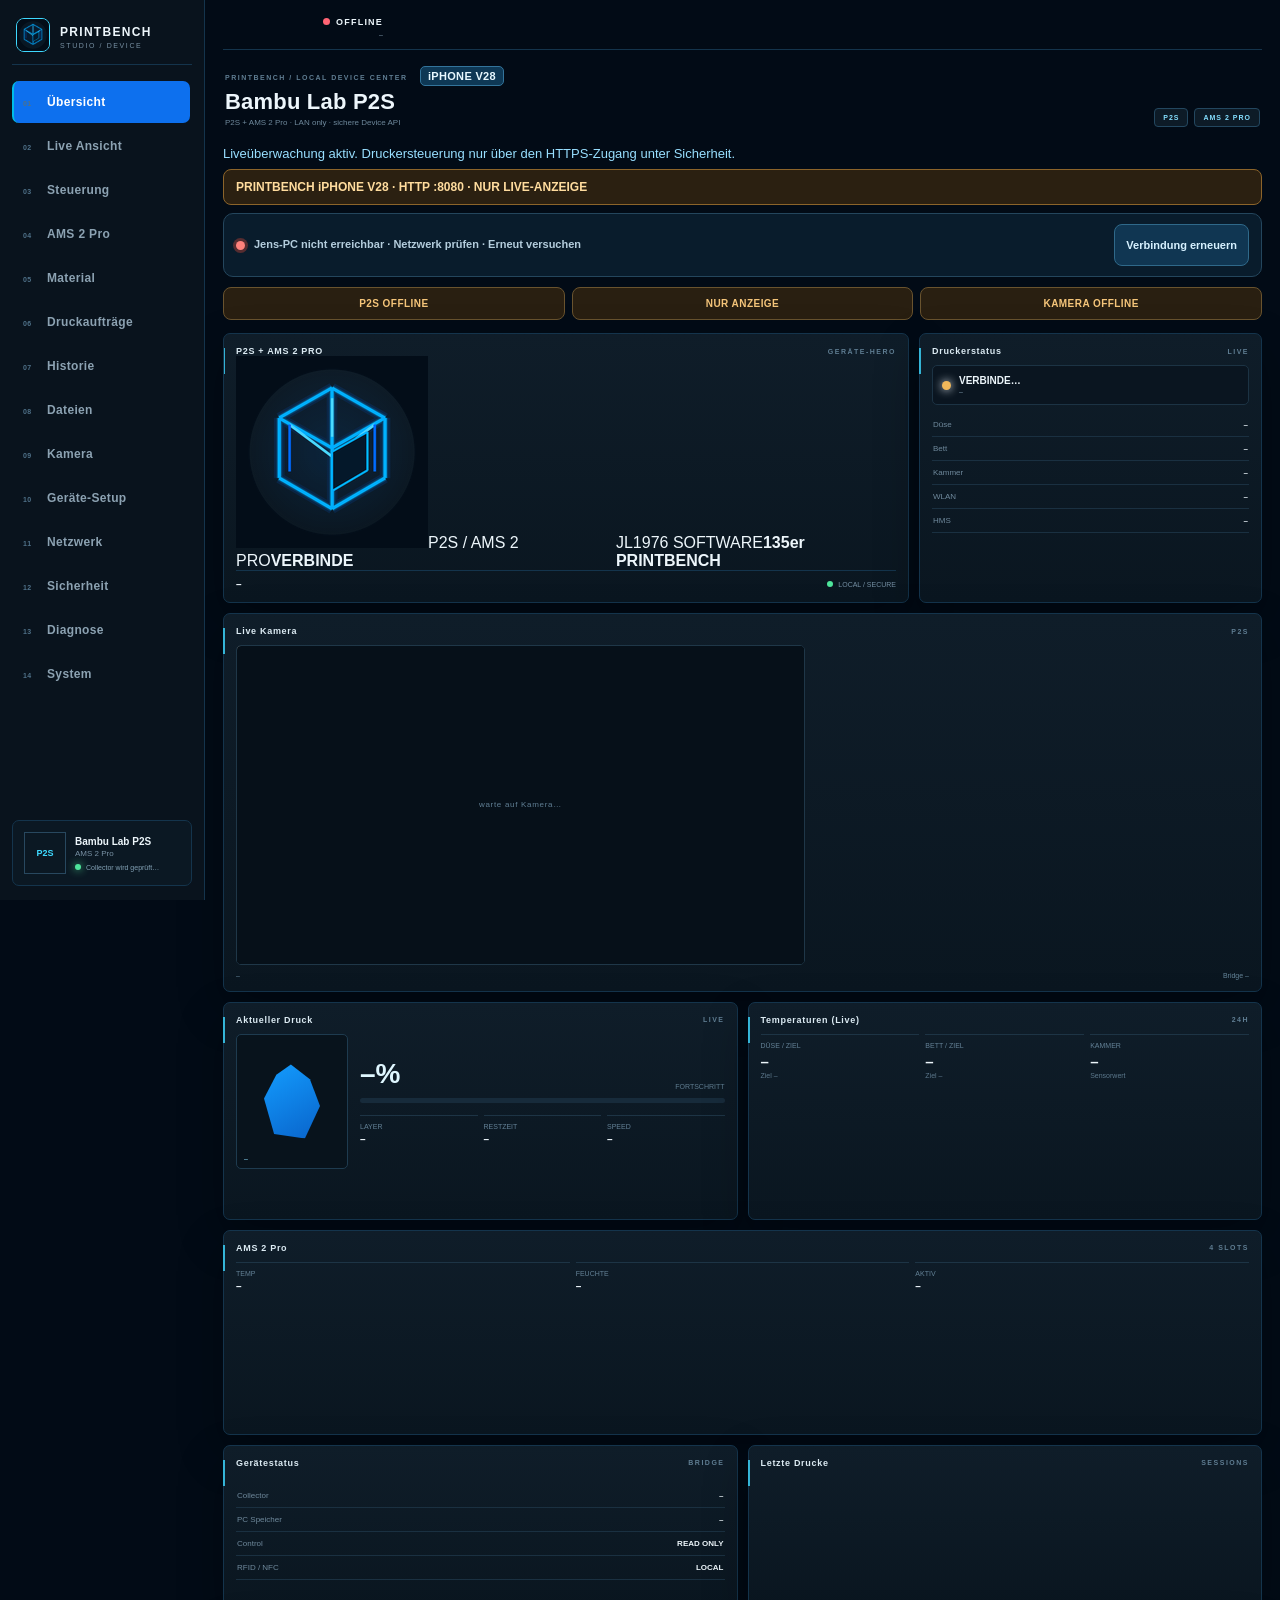
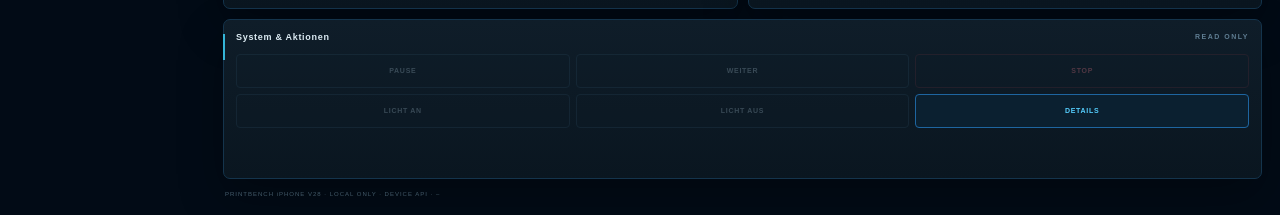
==== commit 7c997f15: "Update iPhone shell version and asset cache keys to V28" ====
--- a/tools/printbench_collector/pi_ui/static/index.html
+++ b/tools/printbench_collector/pi_ui/static/index.html
@@ -68,7 +68,6 @@
   <div class="health-summary"><span class="health-led" id="mobileHealthLed"></span>
     <span id="mobileHealthText">PRINTBENCH-Verbindung wird aufgebaut…</span>
   </div>
-  <a class="mobile-inline-action pairing-entry" href="#security">Sicherheit &amp; Kopplung</a>
   <button type="button" id="mobileHealthRetry">Verbindung erneuern</button>
 </div>
 <div class="mobile-connection-bar" aria-label="Verbindungsstatus">
@@ -79,9 +78,12 @@
 <div class="view active" data-view-panel="overview">
       <section class="master-hero-grid">
         <article class="panel machine-hero">
-          <div class="panel-title"><span>Bambu Lab P2S</span><small>AMS 2 PRO</small></div>
-          <img class="master-printer-image" src="images/printbench_hero_p2s_ams.png" alt="Bambu Lab P2S mit AMS 2 Pro" width="936" height="672">
-          <div class="hero-foot"><strong id="stateHero">–</strong><span>JL1976 SOFTWARE</span></div>
+          <div class="panel-title"><span>P2S + AMS 2 PRO</span><small>GERÄTE-HERO</small></div>
+          <div class="machine-stage cockpit-machine" aria-label="PRINTBENCH P2S Statusanzeige">
+            <div class="cockpit-machine-ring"><div class="cockpit-ring-core"><img src="icons/icon-192.png" alt="JL1976 PRINTBENCH Logo"><span>P2S / AMS 2 PRO</span><b id="cockpitState">VERBINDE</b></div></div>
+            <div class="cockpit-machine-footer"><span>JL1976 SOFTWARE</span><strong>135er PRINTBENCH</strong></div>
+          </div>
+          <div class="hero-foot"><strong id="stateHero">–</strong><span><i></i>LOCAL / SECURE</span></div>
         </article>
 
         <article class="panel printer-status">
@@ -96,17 +98,11 @@
           </dl>
         </article>
 
-        <div class="master-right-column">
-          <article class="panel camera-panel">
-            <div class="panel-title"><span>Live Kamera</span><button type="button" class="master-camera-open" data-view="camera">Öffnen</button></div>
-            <div class="camera-frame"><img id="cameraImage" alt="P2S Livebild"><div id="cameraOverlay" class="camera-overlay">warte auf Kamera…</div></div>
-            <div class="camera-tools"><span id="cameraAge">–</span><span id="camera">Bridge –</span></div>
-          </article>
-          <article class="panel quick-actions">
-            <div class="panel-title"><span>Schnellsteuerung</span><small id="quickControlStatus">NUR ANZEIGE</small></div>
-            <div class="quick-grid"><button type="button" data-control="print.pause">PAUSE</button><button type="button" data-control="print.resume">WEITER</button><button type="button" data-control="print.stop" class="danger">STOP</button><button type="button" data-control="printer.light" data-mode="on">LICHT AN</button><button type="button" data-control="printer.light" data-mode="off">LICHT AUS</button><button type="button" data-view="control" class="accent">DETAILS</button></div>
-          </article>
-        </div>
+        <article class="panel camera-panel">
+          <div class="panel-title"><span>Live Kamera</span><small>P2S</small></div>
+          <div class="camera-frame"><img id="cameraImage" alt="P2S Livebild"><div id="cameraOverlay" class="camera-overlay">warte auf Kamera…</div></div>
+          <div class="camera-tools"><span id="cameraAge">–</span><span id="camera">Bridge –</span></div>
+        </article>
       </section>
 
       <section class="master-mid-grid">
@@ -137,9 +133,9 @@
           <div class="panel-title"><span>Letzte Drucke</span><small>SESSIONS</small></div>
           <div id="sessionsOverview" class="sessions-list compact"></div>
         </article>
-        <article class="panel master-system-actions">
-          <div class="panel-title"><span>System &amp; Aktionen</span></div>
-          <div class="quick-grid"><button type="button" data-view="files">DATEIEN</button><button type="button" data-view="diagnostics">DIAGNOSE</button><button type="button" data-view="system">SYSTEM</button></div>
+        <article class="panel quick-actions">
+          <div class="panel-title"><span>System & Aktionen</span><small id="quickControlStatus">READ ONLY</small></div>
+          <div class="quick-grid"><button data-control="print.pause">PAUSE</button><button data-control="print.resume">WEITER</button><button data-control="print.stop" class="danger">STOP</button><button data-control="printer.light" data-mode="on">LICHT AN</button><button data-control="printer.light" data-mode="off">LICHT AUS</button><button data-view="control" class="accent">DETAILS</button></div>
         </article>
       </section>
     </div>
@@ -245,33 +241,11 @@
   <p class="note">Nur lokale MQTT-Abfrage. Kein Druckstart, kein Neustart.</p>
 </div><p class="note">Die Druckerregistrierung erfolgt in PRINTBENCH auf dem PC. Das iPhone verwendet den lokalen Collector, ohne Bambu-Cloud.</p></section></div>
     <div class="view" data-view-panel="network"><section class="panel"><div class="panel-title"><span>NETZWERK</span><small>LAN ONLY</small></div><dl class="mobile-dl"><div><dt>App-Adresse</dt><dd id="networkOrigin">-</dd></div><div><dt>Collector</dt><dd id="networkCollector">-</dd></div><div><dt>P2S WLAN</dt><dd id="networkWifi">-</dd></div></dl></section></div>
-    <div class="view" data-view-panel="security">
-      <section class="panel">
-        <div class="panel-title"><span>Sicherheit</span><small>LOKALER ZUGRIFF</small></div>
-        <p id="securityTransport" class="note">Prüfe Verbindungssicherheit…</p>
-        <div id="pairingPreparation">
-          <ol class="pairing-instructions">
-            <li><a id="printbenchCaDownload" href="/PRINTBENCH-Local-CA.cer">PRINTBENCH-Zertifikat laden</a> und den SHA-256-Fingerabdruck mit dem Kopplungsfenster auf Jens-PC abgleichen.</li>
-            <li>In Einstellungen → Allgemein → VPN und Geräteverwaltung das Profil installieren. Unter Allgemein → Info → Zertifikatsvertrauenseinstellungen volles Vertrauen aktivieren.</li>
-            <li><a id="secureAppLink" class="mobile-inline-action pairing-entry" href="#security">Sichere App öffnen</a></li>
-          </ol>
-        </div>
-        <div id="pairingSecure" hidden>
-          <div class="pairing-setup-status" aria-live="polite">
-            <span id="pairingCodeStatus">Prüfe Kopplung…</span>
-            <button type="button" id="checkPairingCode">Kopplung prüfen</button>
-          </div>
-          <form id="pairingForm" method="post" action="/api/v1/pair">
-            <p class="note">Auf Jens-PC unter Sicherheit → iPhone koppeln oder im Startmenü „PRINTBENCH iPhone koppeln“ öffnen.</p>
-            <label class="mobile-file-label" for="controlToken">Achtstelliger Einmalcode vom Jens-PC</label>
-            <input id="controlToken" type="text" spellcheck="false" autocomplete="one-time-code" inputmode="numeric" maxlength="8" pattern="[0-9]{8}" required>
-            <div class="mobile-actions"><button type="submit" id="applyControlToken">iPhone sicher koppeln</button></div>
-          </form>
-          <button type="button" id="clearControlToken" class="mobile-inline-action" hidden>iPhone entkoppeln</button>
-          <p id="securityMessage" class="note" role="status"></p>
-        </div>
-      </section>
-    </div>
+    <div class="view" data-view-panel="security"><section class="panel"><div class="panel-title"><span>SICHERHEIT</span><small>LOKALER ZUGRIFF</small></div><p id="securityTransport" class="note">Prüfe Verbindungssicherheit…</p><p><a id="secureAppLink" class="mobile-inline-action" href="#">PRINTBENCH mit HTTPS öffnen</a></p><p class="note">Einmalige iPhone-Einrichtung: <a id="printbenchCaDownload" href="#" download="PRINTBENCH-Local-CA.cer">PRINTBENCH-Zertifikat laden</a>, auf dem iPhone installieren und unter Einstellungen → Allgemein → Info → Zertifikatsvertrauenseinstellungen aktivieren. Danach die HTTPS-Adresse öffnen.</p><div class="pairing-setup-status" aria-live="polite">
+  <span id="pairingCodeStatus">Prüfe Gültigkeit des Kopplungscodes…</span>
+  <button type="button" id="checkPairingCode">Kopplung prüfen</button>
+</div>
+<label class="mobile-file-label" for="controlToken">Einmaliger 8-stelliger Kopplungscode vom Jens-PC</label><input id="controlToken" type="text" spellcheck="false" autocomplete="one-time-code" inputmode="numeric" maxlength="8" pattern="[0-9]{8}" placeholder="8-stelliger Kopplungscode"><div class="mobile-actions"><button type="button" id="applyControlToken">iPhone sicher koppeln</button><button type="button" id="clearControlToken">Zugriff sperren</button></div><p id="securityMessage" class="note">Verschlüsselter LAN-Zugang erforderlich. Klicke auf Jens-PC im Startmenü auf PRINTBENCH iPhone koppeln, um den Code anzuzeigen. Der Code ist einmalig und läuft nach 15 Minuten ab.</p></section></div>
     <div class="view" data-view-panel="diagnostics"><section class="panel"><div class="panel-title"><span>DIAGNOSE</span><small>P2S / COLLECTOR</small></div><p id="diagnosticStatus" class="note">Prüfe API…</p><button type="button" id="diagnosticRefresh">Diagnose neu laden</button><div class="mobile-actions"><button type="button" id="exportDiagnostics">Diagnosebericht speichern</button><button type="button" data-view="network">LAN-Verbindung anzeigen</button></div><div id="diagnosticCaps" class="caps"></div></section></div>
     <div class="view" data-view-panel="system"><section class="system-grid"><article class="panel sys"><div class="panel-title"><span>Jens-PC / Bridge</span><small>SYSTEM</small></div><dl><div><dt>Hostname</dt><dd id="hostName">–</dd></div><div><dt>Collector</dt><dd id="collector2">–</dd></div><div><dt>Reader Bridge</dt><dd id="readerBridge">–</dd></div><div><dt>Uptime</dt><dd id="uptime">–</dd></div><div><dt>Speicher frei</dt><dd id="disk">–</dd></div><div><dt>PC Speicher</dt><dd id="piTemp2">–</dd></div></dl></article><article class="panel"><div class="panel-title"><span>Capabilities / Safety</span><small>READ ONLY</small></div><div id="caps" class="caps"></div></article><article class="panel"><div class="panel-title"><span>Control Engine</span><small>POLICY</small></div><div id="controlCaps" class="caps"></div></article><article class="panel firmware-panel"><div class="panel-title"><span>P2S Firmware / Module</span><small>SANITIZED</small></div><div id="firmwareRows" class="firmware-rows"></div></article></section></div>
 
